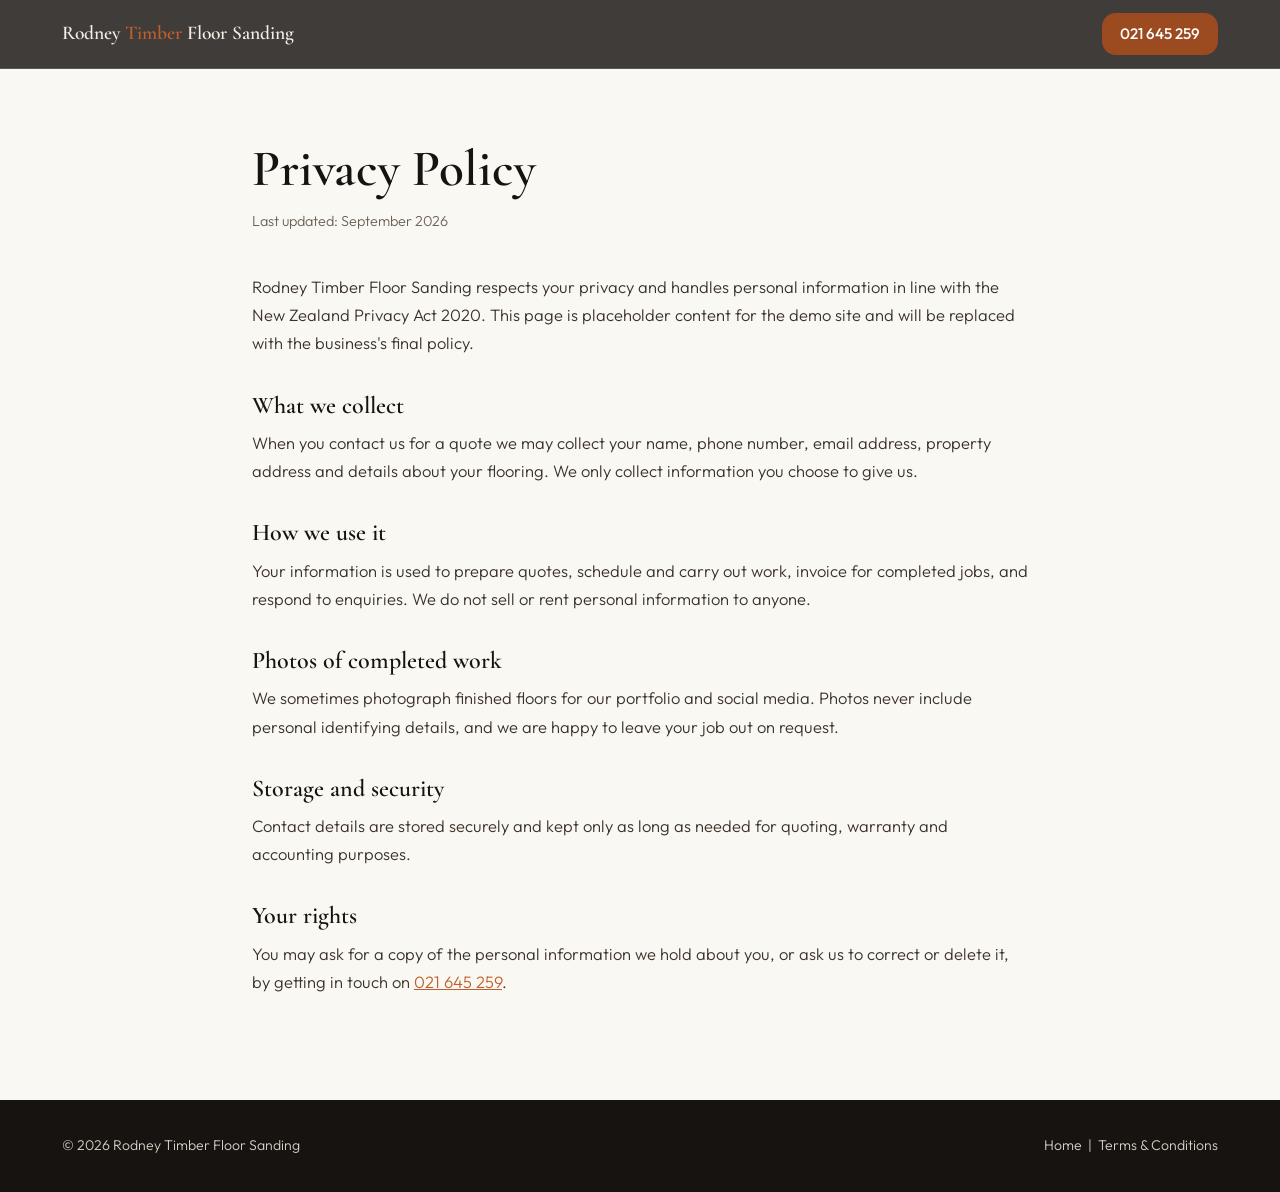
==== privacy.html @ 121e6dfb "Initial build: Rodney Timber Floor Sanding Co-Authored-By: Claude Fable 5 <noreply@anthropic.com>" ====
<!DOCTYPE html>
<html lang="en-NZ">
<head>
<meta charset="UTF-8">
<meta name="viewport" content="width=device-width, initial-scale=1">
<title>Privacy Policy | Rodney Timber Floor Sanding</title>
<meta name="description" content="Privacy policy for Rodney Timber Floor Sanding, Red Beach, Auckland.">
<link rel="icon" href="data:image/svg+xml,%3Csvg xmlns='http://www.w3.org/2000/svg' viewBox='0 0 64 64'%3E%3Crect width='64' height='64' rx='14' fill='%23171310'/%3E%3Ctext x='32' y='44' font-family='Georgia,serif' font-size='34' font-weight='700' fill='%23c05f2e' text-anchor='middle'%3ER%3C/text%3E%3C/svg%3E">
<link rel="preconnect" href="https://fonts.googleapis.com">
<link rel="preconnect" href="https://fonts.gstatic.com" crossorigin>
<link href="https://fonts.googleapis.com/css2?family=Cormorant+Garamond:wght@500;600;700&family=Outfit:wght@300;400;500&display=swap" rel="stylesheet">
<style>
:root{--ink:#171310;--bone:#f3efe7;--paper:#faf8f2;--accent:#c05f2e;--accent-deep:#9c4a20;--line-light:rgba(243,239,231,.16);--txt:#3b332a;--txt-light:#d8d2c6;--radius:14px;--disp:'Cormorant Garamond',Georgia,serif;--body:'Outfit',sans-serif}
*{margin:0;padding:0;box-sizing:border-box}
body{font-family:var(--body);font-weight:300;color:var(--txt);background:var(--paper);font-size:16.5px;line-height:1.7}
h1,h2{font-family:var(--disp);font-weight:600;color:var(--ink);line-height:1.15}
header{position:fixed;top:0;left:0;right:0;z-index:100;background:rgba(23,19,16,.82);backdrop-filter:blur(14px);-webkit-backdrop-filter:blur(14px);border-bottom:1px solid var(--line-light)}
.nav{max-width:1200px;margin:0 auto;padding:0 22px;height:68px;display:flex;align-items:center;justify-content:space-between}
.brand{font-family:var(--disp);font-weight:600;font-size:1.22rem;color:var(--bone);text-decoration:none}
.brand span{color:var(--accent)}
.call-pill{display:inline-flex;align-items:center;height:42px;padding:0 18px;background:var(--accent-deep);color:#fff;border-radius:var(--radius);font-weight:500;line-height:1;text-decoration:none;font-size:.95rem}
.call-pill:hover{background:#7f3a17}
main{max-width:820px;margin:0 auto;padding:140px 22px 90px;animation:pageIn .8s cubic-bezier(.16,1,.3,1)}
@keyframes pageIn{from{opacity:0;transform:translateY(16px)}to{opacity:1;transform:none}}
h1{font-size:clamp(2.2rem,5vw,3.2rem);margin-bottom:10px}
.updated{color:#6b6156;font-size:.9rem;margin-bottom:40px}
h2{font-size:1.5rem;margin:34px 0 10px}
p{margin-bottom:14px}
a{color:var(--accent)}
footer{background:var(--ink);color:var(--txt-light);padding:34px 0}
.f-inner{max-width:1200px;margin:0 auto;padding:0 22px;display:flex;justify-content:space-between;gap:14px;flex-wrap:wrap;font-size:.88rem}
footer a{color:var(--txt-light);text-decoration:none}
footer a:hover{color:#fff}
@media (prefers-reduced-motion: reduce){*{animation-duration:.01ms !important;transition-duration:.01ms !important}}
</style>
</head>
<body>
<header>
  <nav class="nav" aria-label="Main">
    <a class="brand" href="index.html">Rodney <span>Timber</span> Floor Sanding</a>
    <a class="call-pill" href="tel:+6421645259">021 645 259</a>
  </nav>
</header>
<main>
  <h1>Privacy Policy</h1>
  <p class="updated">Last updated: September 2026</p>
  <p>Rodney Timber Floor Sanding respects your privacy and handles personal information in line with the New Zealand Privacy Act 2020. This page is placeholder content for the demo site and will be replaced with the business's final policy.</p>
  <h2>What we collect</h2>
  <p>When you contact us for a quote we may collect your name, phone number, email address, property address and details about your flooring. We only collect information you choose to give us.</p>
  <h2>How we use it</h2>
  <p>Your information is used to prepare quotes, schedule and carry out work, invoice for completed jobs, and respond to enquiries. We do not sell or rent personal information to anyone.</p>
  <h2>Photos of completed work</h2>
  <p>We sometimes photograph finished floors for our portfolio and social media. Photos never include personal identifying details, and we are happy to leave your job out on request.</p>
  <h2>Storage and security</h2>
  <p>Contact details are stored securely and kept only as long as needed for quoting, warranty and accounting purposes.</p>
  <h2>Your rights</h2>
  <p>You may ask for a copy of the personal information we hold about you, or ask us to correct or delete it, by getting in touch on <a href="tel:+6421645259">021 645 259</a>.</p>
</main>
<footer>
  <div class="f-inner">
    <span>&copy; 2026 Rodney Timber Floor Sanding</span>
    <span><a href="index.html">Home</a> &nbsp;|&nbsp; <a href="terms.html">Terms &amp; Conditions</a></span>
  </div>
</footer>
</body>
</html>
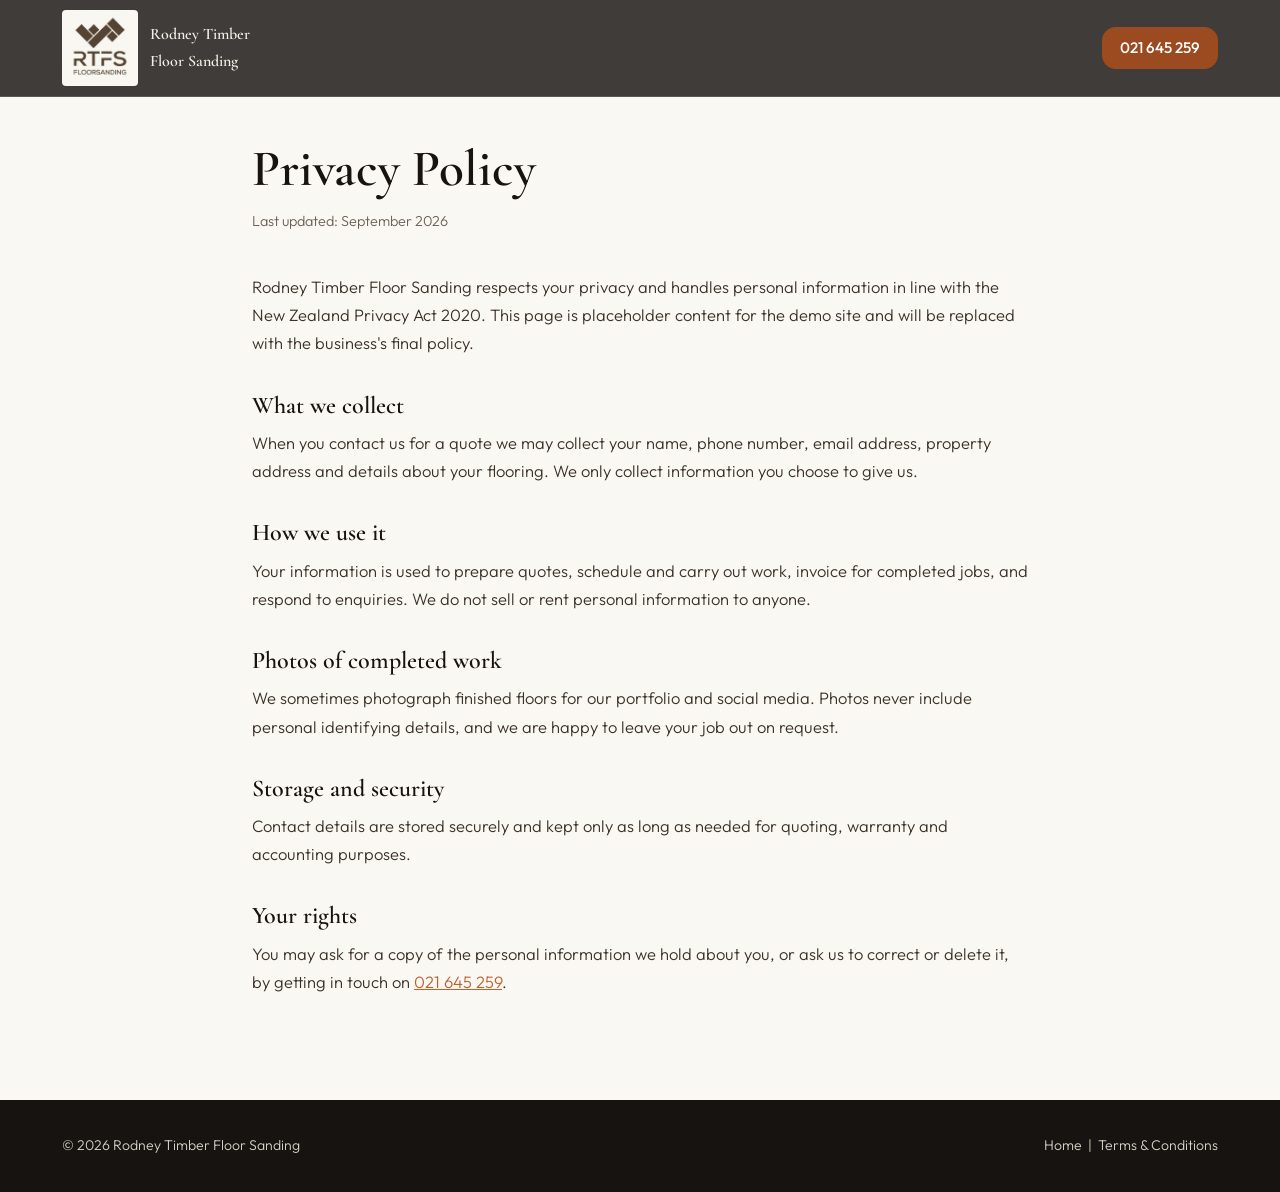
==== commit 0fbe9a1d: "Add supplied RTFS branding, project gallery, before and after, and Facebook reel" ====
--- a/privacy.html
+++ b/privacy.html
@@ -5,7 +5,7 @@
 <meta name="viewport" content="width=device-width, initial-scale=1">
 <title>Privacy Policy | Rodney Timber Floor Sanding</title>
 <meta name="description" content="Privacy policy for Rodney Timber Floor Sanding, Red Beach, Auckland.">
-<link rel="icon" href="data:image/svg+xml,%3Csvg xmlns='http://www.w3.org/2000/svg' viewBox='0 0 64 64'%3E%3Crect width='64' height='64' rx='14' fill='%23171310'/%3E%3Ctext x='32' y='44' font-family='Georgia,serif' font-size='34' font-weight='700' fill='%23c05f2e' text-anchor='middle'%3ER%3C/text%3E%3C/svg%3E">
+<link rel="icon" type="image/png" href="img/favicon.png">
 <link rel="preconnect" href="https://fonts.googleapis.com">
 <link rel="preconnect" href="https://fonts.gstatic.com" crossorigin>
 <link href="https://fonts.googleapis.com/css2?family=Cormorant+Garamond:wght@500;600;700&family=Outfit:wght@300;400;500&display=swap" rel="stylesheet">
@@ -32,12 +32,13 @@
 footer a{color:var(--txt-light);text-decoration:none}
 footer a:hover{color:#fff}
 @media (prefers-reduced-motion: reduce){*{animation-duration:.01ms !important;transition-duration:.01ms !important}}
+.brand{display:flex;align-items:center;gap:12px}.brand-logo{width:76px;height:76px;object-fit:contain;border-radius:4px}.brand .brand-name{color:var(--bone);font-size:1rem}.nav{height:96px}@media(max-width:600px){.brand-name{display:none}}
 </style>
 </head>
 <body>
 <header>
   <nav class="nav" aria-label="Main">
-    <a class="brand" href="index.html">Rodney <span>Timber</span> Floor Sanding</a>
+    <a class="brand" href="index.html"><img class="brand-logo" src="img/rtfs-logo.webp" alt="RTFS Floor Sanding" width="76" height="76"><span class="brand-name">Rodney Timber<br>Floor Sanding</span></a>
     <a class="call-pill" href="tel:+6421645259">021 645 259</a>
   </nav>
 </header>
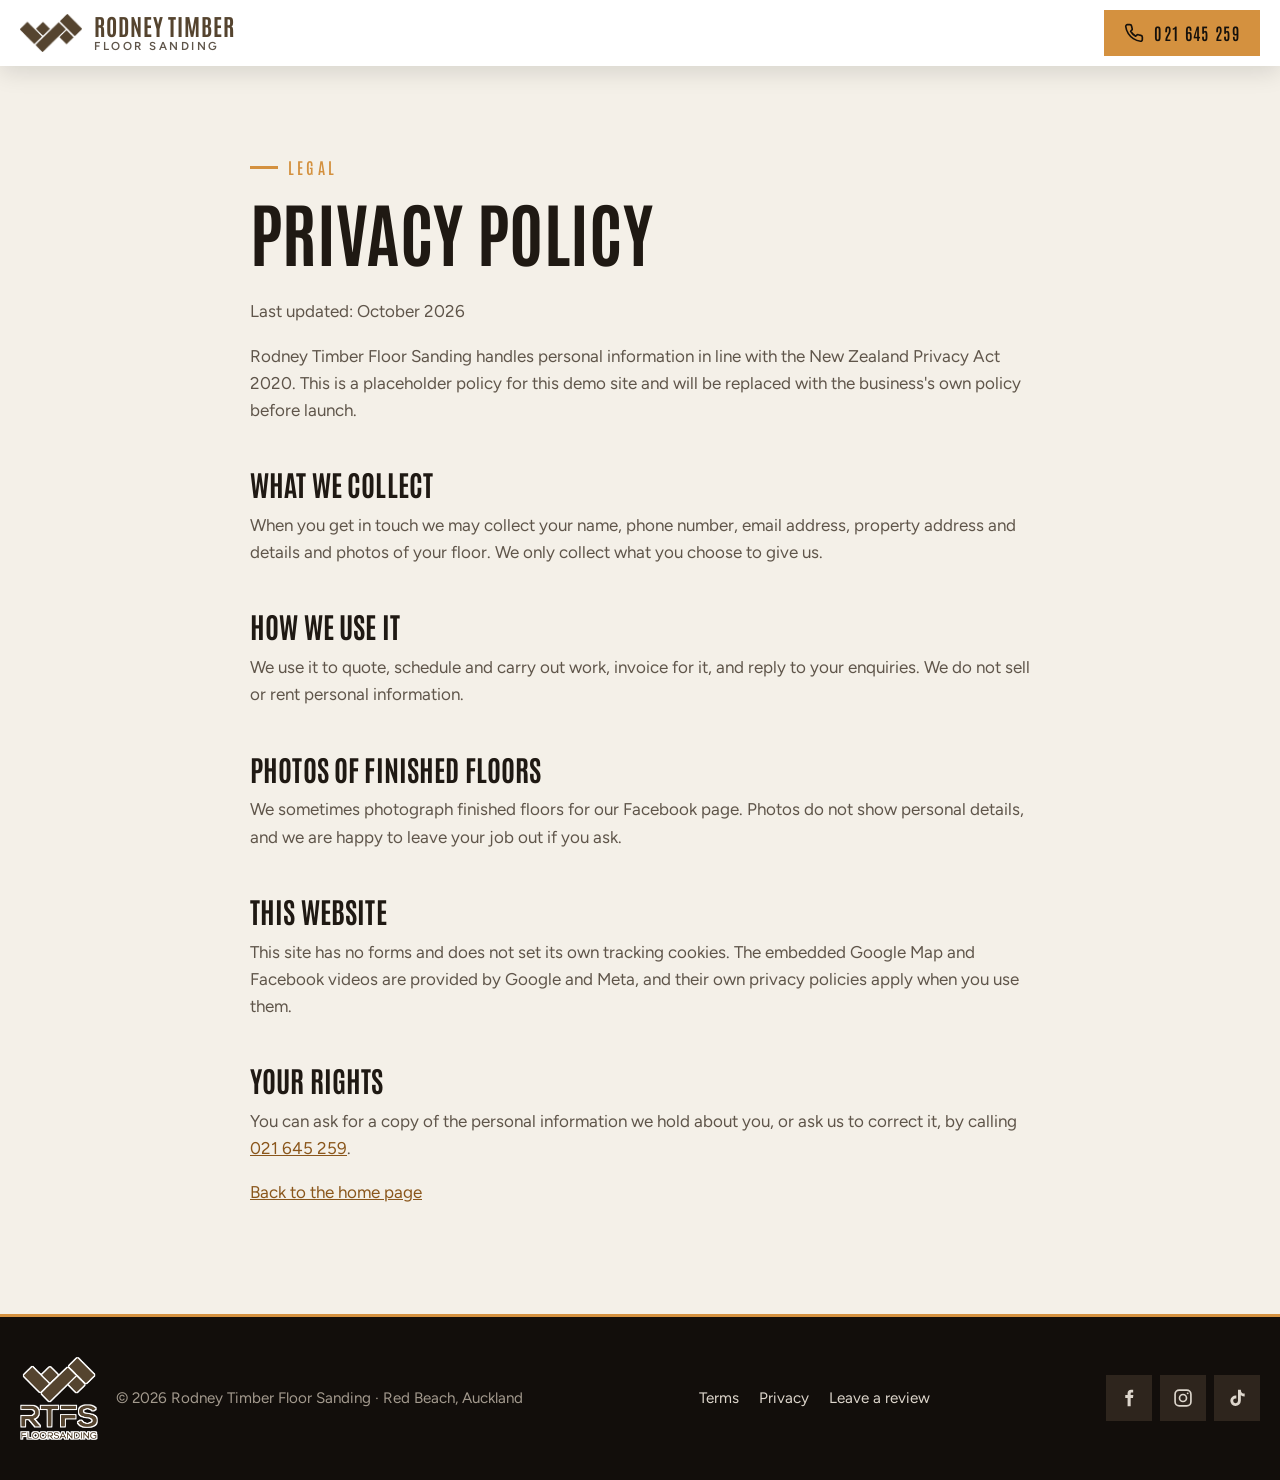
==== commit 6e2b83f5: "v2 rebuild: image-led design with real RTFS Facebook photos, live Google reviews, videos, FAQ and no" ====
--- a/privacy.html
+++ b/privacy.html
@@ -1,67 +1,73 @@
 <!DOCTYPE html>
 <html lang="en-NZ">
 <head>
-<meta charset="UTF-8">
+<meta charset="utf-8">
 <meta name="viewport" content="width=device-width, initial-scale=1">
+<meta name="robots" content="noindex">
 <title>Privacy Policy | Rodney Timber Floor Sanding</title>
-<meta name="description" content="Privacy policy for Rodney Timber Floor Sanding, Red Beach, Auckland.">
-<link rel="icon" type="image/png" href="img/favicon.png">
+<meta name="description" content="Privacy Policy for Rodney Timber Floor Sanding, Red Beach, Auckland.">
+<link rel="icon" href="img/favicon.png" type="image/png">
+<link rel="apple-touch-icon" href="img/apple-touch-icon.png">
 <link rel="preconnect" href="https://fonts.googleapis.com">
 <link rel="preconnect" href="https://fonts.gstatic.com" crossorigin>
-<link href="https://fonts.googleapis.com/css2?family=Cormorant+Garamond:wght@500;600;700&family=Outfit:wght@300;400;500&display=swap" rel="stylesheet">
-<style>
-:root{--ink:#171310;--bone:#f3efe7;--paper:#faf8f2;--accent:#c05f2e;--accent-deep:#9c4a20;--line-light:rgba(243,239,231,.16);--txt:#3b332a;--txt-light:#d8d2c6;--radius:14px;--disp:'Cormorant Garamond',Georgia,serif;--body:'Outfit',sans-serif}
-*{margin:0;padding:0;box-sizing:border-box}
-body{font-family:var(--body);font-weight:300;color:var(--txt);background:var(--paper);font-size:16.5px;line-height:1.7}
-h1,h2{font-family:var(--disp);font-weight:600;color:var(--ink);line-height:1.15}
-header{position:fixed;top:0;left:0;right:0;z-index:100;background:rgba(23,19,16,.82);backdrop-filter:blur(14px);-webkit-backdrop-filter:blur(14px);border-bottom:1px solid var(--line-light)}
-.nav{max-width:1200px;margin:0 auto;padding:0 22px;height:68px;display:flex;align-items:center;justify-content:space-between}
-.brand{font-family:var(--disp);font-weight:600;font-size:1.22rem;color:var(--bone);text-decoration:none}
-.brand span{color:var(--accent)}
-.call-pill{display:inline-flex;align-items:center;height:42px;padding:0 18px;background:var(--accent-deep);color:#fff;border-radius:var(--radius);font-weight:500;line-height:1;text-decoration:none;font-size:.95rem}
-.call-pill:hover{background:#7f3a17}
-main{max-width:820px;margin:0 auto;padding:140px 22px 90px;animation:pageIn .8s cubic-bezier(.16,1,.3,1)}
-@keyframes pageIn{from{opacity:0;transform:translateY(16px)}to{opacity:1;transform:none}}
-h1{font-size:clamp(2.2rem,5vw,3.2rem);margin-bottom:10px}
-.updated{color:#6b6156;font-size:.9rem;margin-bottom:40px}
-h2{font-size:1.5rem;margin:34px 0 10px}
-p{margin-bottom:14px}
-a{color:var(--accent)}
-footer{background:var(--ink);color:var(--txt-light);padding:34px 0}
-.f-inner{max-width:1200px;margin:0 auto;padding:0 22px;display:flex;justify-content:space-between;gap:14px;flex-wrap:wrap;font-size:.88rem}
-footer a{color:var(--txt-light);text-decoration:none}
-footer a:hover{color:#fff}
-@media (prefers-reduced-motion: reduce){*{animation-duration:.01ms !important;transition-duration:.01ms !important}}
-.brand{display:flex;align-items:center;gap:12px}.brand-logo{width:76px;height:76px;object-fit:contain;border-radius:4px}.brand .brand-name{color:var(--bone);font-size:1rem}.nav{height:96px}@media(max-width:600px){.brand-name{display:none}}
-</style>
+<link href="https://fonts.googleapis.com/css2?family=Antonio:wght@500;600;700&family=Figtree:wght@400;500;600;700&display=swap" rel="stylesheet">
+<link rel="stylesheet" href="style.css">
 </head>
 <body>
-<header>
-  <nav class="nav" aria-label="Main">
-    <a class="brand" href="index.html"><img class="brand-logo" src="img/rtfs-logo.webp" alt="RTFS Floor Sanding" width="76" height="76"><span class="brand-name">Rodney Timber<br>Floor Sanding</span></a>
-    <a class="call-pill" href="tel:+6421645259">021 645 259</a>
-  </nav>
+<svg width="0" height="0" style="position:absolute" aria-hidden="true">
+  <symbol id="i-phone" viewBox="0 0 24 24" fill="none" stroke="currentColor" stroke-width="2" stroke-linecap="round" stroke-linejoin="round"><path d="M22 16.9v3a2 2 0 0 1-2.2 2 19.8 19.8 0 0 1-8.6-3.1 19.5 19.5 0 0 1-6-6A19.8 19.8 0 0 1 2.1 4.2 2 2 0 0 1 4.1 2h3a2 2 0 0 1 2 1.7c.1 1 .4 1.9.7 2.8a2 2 0 0 1-.5 2.1L8 9.9a16 16 0 0 0 6 6l1.3-1.3a2 2 0 0 1 2.1-.4c.9.3 1.8.6 2.8.7a2 2 0 0 1 1.7 2z"/></symbol>
+  <symbol id="i-fb" viewBox="0 0 24 24" fill="currentColor"><path d="M14 8.5V6.8c0-.8.2-1.3 1.4-1.3H17V2.2c-.3 0-1.3-.1-2.5-.1-2.5 0-4.2 1.5-4.2 4.3v2.1H7.5V12h2.8v10H14V12h2.8l.4-3.5z"/></symbol>
+  <symbol id="i-ig" viewBox="0 0 24 24" fill="none" stroke="currentColor" stroke-width="2"><rect x="2.5" y="2.5" width="19" height="19" rx="5"/><circle cx="12" cy="12" r="4.2"/><circle cx="17.6" cy="6.4" r="1.1" fill="currentColor" stroke="none"/></symbol>
+  <symbol id="i-tt" viewBox="0 0 24 24" fill="currentColor"><path d="M16.6 2h-3.4v13.4a2.9 2.9 0 1 1-2.9-2.9c.3 0 .6 0 .9.1V9.1a6.3 6.3 0 1 0 5.4 6.3V8.6a8 8 0 0 0 4.6 1.5V6.7a4.7 4.7 0 0 1-4.6-4.7z"/></symbol>
+</svg>
+<header class="nav scrolled" id="nav">
+  <div class="wrap">
+    <a href="index.html" class="logo" aria-label="Rodney Timber Floor Sanding home">
+      <img src="img/logo-mark.png" alt="" width="1031" height="636">
+      <span>Rodney Timber<small>Floor Sanding</small></span>
+    </a>
+    <div class="nav-right">
+      <a class="btn btn-primary nav-call" href="tel:+6421645259"><svg class="icon" aria-hidden="true"><use href="#i-phone"/></svg><span class="label">021 645 259</span><span class="sr">Call 021 645 259</span></a>
+    </div>
+  </div>
 </header>
-<main>
-  <h1>Privacy Policy</h1>
-  <p class="updated">Last updated: September 2026</p>
-  <p>Rodney Timber Floor Sanding respects your privacy and handles personal information in line with the New Zealand Privacy Act 2020. This page is placeholder content for the demo site and will be replaced with the business's final policy.</p>
-  <h2>What we collect</h2>
-  <p>When you contact us for a quote we may collect your name, phone number, email address, property address and details about your flooring. We only collect information you choose to give us.</p>
-  <h2>How we use it</h2>
-  <p>Your information is used to prepare quotes, schedule and carry out work, invoice for completed jobs, and respond to enquiries. We do not sell or rent personal information to anyone.</p>
-  <h2>Photos of completed work</h2>
-  <p>We sometimes photograph finished floors for our portfolio and social media. Photos never include personal identifying details, and we are happy to leave your job out on request.</p>
-  <h2>Storage and security</h2>
-  <p>Contact details are stored securely and kept only as long as needed for quoting, warranty and accounting purposes.</p>
-  <h2>Your rights</h2>
-  <p>You may ask for a copy of the personal information we hold about you, or ask us to correct or delete it, by getting in touch on <a href="tel:+6421645259">021 645 259</a>.</p>
+<main class="legal">
+  <div class="wrap">
+    <span class="eyebrow">Legal</span>
+    <h1>Privacy Policy</h1>
+    <p>Last updated: October 2026</p>
+    <p>Rodney Timber Floor Sanding handles personal information in line with the New Zealand Privacy Act 2020. This is a placeholder policy for this demo site and will be replaced with the business's own policy before launch.</p>
+    <h2>What we collect</h2>
+    <p>When you get in touch we may collect your name, phone number, email address, property address and details and photos of your floor. We only collect what you choose to give us.</p>
+    <h2>How we use it</h2>
+    <p>We use it to quote, schedule and carry out work, invoice for it, and reply to your enquiries. We do not sell or rent personal information.</p>
+    <h2>Photos of finished floors</h2>
+    <p>We sometimes photograph finished floors for our Facebook page. Photos do not show personal details, and we are happy to leave your job out if you ask.</p>
+    <h2>This website</h2>
+    <p>This site has no forms and does not set its own tracking cookies. The embedded Google Map and Facebook videos are provided by Google and Meta, and their own privacy policies apply when you use them.</p>
+    <h2>Your rights</h2>
+    <p>You can ask for a copy of the personal information we hold about you, or ask us to correct it, by calling <a href="tel:+6421645259">021 645 259</a>.</p>
+    <p><a href="index.html">Back to the home page</a></p>
+  </div>
 </main>
-<footer>
-  <div class="f-inner">
-    <span>&copy; 2026 Rodney Timber Floor Sanding</span>
-    <span><a href="index.html">Home</a> &nbsp;|&nbsp; <a href="terms.html">Terms &amp; Conditions</a></span>
+<footer class="footer">
+  <div class="wrap">
+    <div class="foot-brand">
+      <img src="img/logo-full-halo.png" alt="RTFS Floorsanding logo" width="1140" height="1227" loading="lazy">
+      <span>© <span id="year">2026</span> Rodney Timber Floor Sanding · Red Beach, Auckland</span>
+    </div>
+    <div class="footer-links">
+      <a href="terms.html">Terms</a>
+      <a href="privacy.html">Privacy</a>
+      <a href="https://search.google.com/local/writereview?placeid=ChIJbYMQaCUlDW0RPW9EjMAUj70" target="_blank" rel="noopener">Leave a review</a>
+    </div>
+    <div class="socials">
+      <a href="https://www.facebook.com/nickRTFS/" target="_blank" rel="noopener" aria-label="Rodney Timber Floor Sanding on Facebook"><svg aria-hidden="true"><use href="#i-fb"/></svg></a>
+      <a href="https://www.instagram.com/explore/search/keyword/?q=Rodney%20Timber%20Floor%20Sanding" target="_blank" rel="noopener" aria-label="Search Instagram for Rodney Timber Floor Sanding"><svg aria-hidden="true"><use href="#i-ig"/></svg></a>
+      <a href="https://www.tiktok.com/search?q=Rodney%20Timber%20Floor%20Sanding" target="_blank" rel="noopener" aria-label="Search TikTok for Rodney Timber Floor Sanding"><svg aria-hidden="true"><use href="#i-tt"/></svg></a>
+    </div>
   </div>
 </footer>
+<script>document.getElementById('year').textContent=new Date().getFullYear();</script>
 </body>
 </html>
--- a/style.css
+++ b/style.css
@@ -0,0 +1,281 @@
+/* Rodney Timber Floor Sanding: image-led, espresso + honey timber, Antonio + Figtree */
+:root{
+  --accent:#d4913f;        /* honey timber, the one accent */
+  --accent-ink:#8a561b;    /* accent for text on light bands */
+  --brand:#55442f;         /* RTFS logo brown */
+  --char:#1a1511;
+  --char-2:#221b15;
+  --char-3:#2e251d;
+  --cream:#f4f0e8;
+  --ink:#1f1913;
+  --muted:#b3a99c;
+  --muted-dark:#5f554a;
+  --line:rgba(255,255,255,.1);
+  --display:'Antonio', 'Arial Narrow', sans-serif;
+  --body:'Figtree', Arial, sans-serif;
+}
+*,*::before,*::after{box-sizing:border-box}
+html{scroll-behavior:smooth;scroll-padding-top:76px}
+body{margin:0;font-family:var(--body);font-size:17px;line-height:1.6;color:#ebe6df;background:var(--char);overflow-x:hidden}
+img{max-width:100%;height:auto;display:block;image-orientation:from-image}
+a{color:var(--accent)}
+h1,h2,h3{font-family:var(--display);text-transform:uppercase;line-height:1;margin:0 0 .45em;font-weight:700;letter-spacing:.005em}
+h2{font-size:clamp(2.4rem,6vw,4.4rem)}
+h3{font-size:1.65rem;font-weight:600}
+p{margin:0 0 1em}
+.sr{position:absolute;width:1px;height:1px;overflow:hidden;clip:rect(0 0 0 0);white-space:nowrap}
+.skip{position:absolute;left:12px;top:-60px;z-index:100;background:var(--accent);color:#111;padding:10px 16px;font-weight:700;text-decoration:none}
+.skip:focus{top:12px}
+.wrap{max-width:1280px;margin:0 auto;padding:0 20px}
+section{padding:100px 0;position:relative}
+.band-dark{background:var(--char-2)}
+.band-light{background:var(--cream);color:var(--ink)}
+.band-light .muted{color:var(--muted-dark)}
+.band-light .eyebrow{color:var(--accent-ink)}
+.band-light .eyebrow::before{background:var(--accent-ink)}
+.band-light a{color:var(--accent-ink)}
+.muted{color:var(--muted)}
+.eyebrow{display:inline-flex;align-items:center;gap:10px;font-family:var(--display);font-size:1rem;font-weight:600;letter-spacing:.2em;text-transform:uppercase;color:var(--accent);margin-bottom:16px}
+.eyebrow::before{content:"";width:28px;height:3px;background:var(--accent)}
+.section-head{display:flex;justify-content:space-between;align-items:flex-end;gap:30px;flex-wrap:wrap;margin-bottom:48px}
+.section-head h2{margin:0;max-width:760px}
+.section-head p{max-width:400px;margin:0}
+.btn{display:inline-flex;align-items:center;justify-content:center;gap:10px;min-height:52px;padding:14px 26px;font-family:var(--display);font-size:1.15rem;font-weight:600;letter-spacing:.08em;text-transform:uppercase;text-decoration:none;border:2px solid transparent;transition:background .2s,color .2s,border-color .2s,transform .2s;cursor:pointer}
+.btn-primary{background:var(--accent);color:#16110c}
+.btn-primary:hover{background:#fff;transform:translateY(-2px)}
+.btn-ghost{border-color:#fff;color:#fff}
+.btn-ghost:hover{background:#fff;color:#111}
+.btn svg{width:20px;height:20px;flex:none}
+:focus-visible{outline:3px solid var(--accent);outline-offset:3px}
+.icon{width:26px;height:26px;flex:none}
+.center{margin-top:36px;text-align:center}
+.text-link{display:inline-flex;align-items:center;gap:8px;font-family:var(--display);font-size:1.1rem;letter-spacing:.1em;text-transform:uppercase;text-decoration:none;min-height:44px}
+.text-link .icon{width:20px;height:20px}
+
+/* ---------- NAV (white, dark text) ---------- */
+.nav{position:fixed;top:0;left:0;right:0;z-index:50;background:#fff;color:var(--ink);box-shadow:0 1px 0 rgba(0,0,0,.08);transition:box-shadow .3s}
+.nav .wrap{display:flex;align-items:center;justify-content:space-between;gap:16px;height:80px;transition:height .3s}
+.nav.scrolled{box-shadow:0 6px 24px rgba(0,0,0,.12)}
+.nav.scrolled .wrap{height:66px}
+.logo{display:flex;align-items:center;gap:12px;color:var(--brand);text-decoration:none;font-family:var(--display);font-weight:700;font-size:1.45rem;text-transform:uppercase;letter-spacing:.04em;line-height:1;white-space:nowrap}
+.logo img{width:62px;height:auto}
+.logo small{display:block;font-family:var(--body);font-weight:600;font-size:.72rem;letter-spacing:.22em;color:var(--muted-dark);margin-top:4px}
+.nav-links{display:flex;gap:28px;list-style:none;margin:0;padding:0}
+.nav-links a{color:var(--ink);text-decoration:none;font-family:var(--display);font-weight:600;font-size:1.05rem;letter-spacing:.1em;text-transform:uppercase;position:relative;padding:4px 0}
+.nav-links a::after{content:"";position:absolute;left:0;bottom:0;height:2px;width:0;background:var(--accent);transition:width .25s}
+.nav-links a:hover::after{width:100%}
+.nav-right{display:flex;align-items:center;gap:8px}
+.nav-call{min-height:46px;padding:8px 18px;font-size:1.05rem}
+.nav-call .icon{width:20px;height:20px}
+.burger{display:none;background:none;border:0;color:var(--ink);width:46px;height:46px;padding:10px;cursor:pointer}
+@media (max-width:1060px){
+  .burger{display:block}
+  .nav-links{display:none;position:absolute;top:100%;left:0;right:0;flex-direction:column;gap:0;background:#fff;padding:8px 20px 24px;border-top:3px solid var(--accent);box-shadow:0 14px 30px rgba(0,0,0,.18)}
+  .nav-links.open{display:flex}
+  .nav-links a{display:block;padding:14px 0;border-bottom:1px solid rgba(0,0,0,.08)}
+}
+@media (max-width:560px){.nav-call .label{display:none}.nav-call{padding:8px 13px}.logo{font-size:1.2rem;gap:9px}.logo img{width:48px}.logo small{font-size:.62rem;letter-spacing:.18em}}
+
+/* ---------- HERO (Ken Burns crossfade) ---------- */
+.hero{min-height:100vh;min-height:100svh;display:flex;align-items:flex-end;color:#fff;background:var(--char);overflow:hidden;padding:150px 0 56px}
+.hero-slides{position:absolute;inset:0}
+.hero-slides img{position:absolute;inset:0;width:100%;height:100%;object-fit:cover;opacity:0;transform:scale(1.02);transition:opacity 1.6s ease;filter:saturate(.85) contrast(1.06)}
+.hero-slides img.active{opacity:1;animation:kenburns 8s ease-out forwards}
+.hero.paused .hero-slides img.active{animation-play-state:paused}
+@keyframes kenburns{from{transform:scale(1.02) translate(0,0)}to{transform:scale(1.13) translate(-1.5%,-1%)}}
+.hero::after{content:"";position:absolute;inset:0;background:linear-gradient(90deg,rgba(26,21,17,.86) 0%,rgba(26,21,17,.55) 55%,rgba(26,21,17,.32)),linear-gradient(0deg,rgba(26,21,17,.9),transparent 50%)}
+.hero .wrap{position:relative;z-index:2;width:100%}
+.hero h1{font-size:clamp(2.9rem,8.6vw,7.4rem);margin-bottom:22px}
+.hero h1 .line{display:block;overflow:hidden;padding-bottom:.05em}
+.hero h1 .line span{display:block}
+.hero h1 .hl{color:var(--accent)}
+.js .hero h1 .line span{transform:translateY(105%);animation:lineUp .9s cubic-bezier(.2,.8,.2,1) forwards}
+.js .hero h1 .line:nth-child(2) span{animation-delay:.15s}
+.js .hero h1 .line:nth-child(3) span{animation-delay:.3s}
+@keyframes lineUp{to{transform:translateY(0)}}
+.hero-bottom{display:flex;justify-content:space-between;align-items:flex-end;gap:30px;flex-wrap:wrap}
+.hero p.lead{font-size:clamp(1.05rem,2vw,1.28rem);color:#e2ddd5;max-width:560px;margin:0}
+.hero-ctas{display:flex;flex-wrap:wrap;gap:12px;margin:26px 0 0}
+.js .hero-fade{opacity:0;animation:fadeIn .8s ease .6s forwards}
+@keyframes fadeIn{to{opacity:1}}
+.rating{display:inline-flex;align-items:center;gap:14px;padding:14px 20px;background:rgba(255,255,255,.1);border:1px solid rgba(255,255,255,.25);backdrop-filter:blur(12px);-webkit-backdrop-filter:blur(12px);color:#fff;text-decoration:none;transition:background .2s}
+.rating:hover{background:rgba(255,255,255,.18)}
+.rating .num{font-family:var(--display);font-size:2.4rem;font-weight:700;line-height:1}
+.stars{color:var(--accent);letter-spacing:2px}
+.rating small{display:block;color:#ddd6cc;font-size:.88rem}
+.hero-controls{display:flex;align-items:center;gap:16px;margin-top:28px}
+.slide-dots{display:flex;gap:8px}
+.slide-dots span{width:40px;height:3px;background:rgba(255,255,255,.3);position:relative;overflow:hidden}
+.slide-dots span.on::after{content:"";position:absolute;inset:0;background:var(--accent);animation:dot 6s linear forwards;transform-origin:left}
+.hero.paused .slide-dots span.on::after{animation-play-state:paused}
+@keyframes dot{from{transform:scaleX(0)}to{transform:scaleX(1)}}
+.slide-toggle{width:44px;height:44px;display:grid;place-items:center;background:rgba(255,255,255,.1);border:1px solid rgba(255,255,255,.35);color:#fff;cursor:pointer;padding:0}
+.slide-toggle:hover{background:rgba(255,255,255,.2)}
+.slide-toggle svg{width:18px;height:18px}
+.slide-toggle .i-play{display:none}
+.slide-toggle[aria-pressed="true"] .i-play{display:block}
+.slide-toggle[aria-pressed="true"] .i-pause{display:none}
+
+/* ---------- TRUST STRIP ---------- */
+.trust{padding:0;background:var(--accent);color:#16110c}
+.trust-grid{display:grid;grid-template-columns:repeat(3,1fr)}
+.trust-item{display:flex;gap:14px;align-items:center;padding:26px 24px}
+.trust-item+.trust-item{border-left:2px solid rgba(0,0,0,.15)}
+.trust-item strong{display:block;font-family:var(--display);font-size:1.4rem;font-weight:700;text-transform:uppercase;letter-spacing:.03em;line-height:1.1}
+.trust-item span{font-size:.95rem;font-weight:500}
+@media (max-width:800px){.trust-grid{grid-template-columns:1fr}.trust-item+.trust-item{border-left:0;border-top:2px solid rgba(0,0,0,.15)}}
+
+/* ---------- SERVICES (photo tiles) ---------- */
+.tiles{display:grid;grid-template-columns:repeat(3,1fr);grid-auto-rows:340px;gap:6px}
+.tile{position:relative;overflow:hidden;color:#fff;text-decoration:none;display:flex;align-items:flex-end;background:var(--char-3)}
+.tile.wide{grid-column:span 2}
+.tile.full{grid-column:1/-1}
+.tile img{position:absolute;inset:0;width:100%;height:100%;object-fit:cover;filter:saturate(.85) contrast(1.06);transition:transform .8s cubic-bezier(.2,.8,.2,1)}
+.tile::after{content:"";position:absolute;inset:0;background:linear-gradient(0deg,rgba(26,21,17,.94) 0%,rgba(26,21,17,.4) 55%,rgba(26,21,17,.15))}
+.tile:hover img{transform:scale(1.07)}
+.tile-body{position:relative;z-index:2;padding:28px}
+.tile .num{font-family:var(--display);font-weight:600;color:var(--accent);letter-spacing:.15em;font-size:1rem;text-shadow:0 1px 8px rgba(0,0,0,.85)}
+.tile h3{font-size:2rem;margin:4px 0 6px}
+.tile p{margin:0;color:#ddd6cc;max-width:440px;font-size:.98rem}
+@media (max-width:900px){.tiles{grid-template-columns:1fr 1fr;grid-auto-rows:300px}.tile.wide,.tile.full{grid-column:span 2}}
+@media (max-width:600px){.tiles{grid-template-columns:1fr;grid-auto-rows:250px}.tile.wide,.tile.full{grid-column:auto}}
+
+/* ---------- VIDEOS ---------- */
+.videos-band{background:var(--char);padding-top:0}
+.video-row{display:grid;grid-template-columns:repeat(3,minmax(0,340px));justify-content:center;gap:24px}
+.video{margin:0}
+.video-cover,.video iframe{display:block;width:100%;aspect-ratio:9/16;border:0;padding:0;background:var(--char-3)}
+.video-cover{position:relative;cursor:pointer;overflow:hidden}
+.video-cover img{width:100%;height:100%;object-fit:cover;filter:saturate(.85) contrast(1.06) brightness(.8);transition:transform .6s ease}
+.video-cover:hover img{transform:scale(1.05)}
+.video-cover .play{position:absolute;left:50%;top:50%;width:76px;height:76px;margin:-38px 0 0 -38px;display:grid;place-items:center;background:var(--accent);color:#16110c;transition:transform .2s}
+.video-cover:hover .play{transform:scale(1.08)}
+.video-cover .play svg{width:34px;height:34px}
+.video figcaption{font-family:var(--display);text-transform:uppercase;letter-spacing:.1em;font-size:1rem;color:#ddd6cc;margin-top:12px}
+@media (max-width:860px){.video-row{grid-template-columns:minmax(0,260px)}}
+
+/* ---------- ABOUT ---------- */
+.about-grid{display:grid;grid-template-columns:1.1fr 1fr;gap:64px;align-items:center}
+.about-img{position:relative}
+.about-img img{width:100%;aspect-ratio:4/5;object-fit:cover;filter:saturate(.85) contrast(1.06)}
+.corner-tag{position:absolute;left:-1px;bottom:-1px;background:var(--accent);color:#16110c;padding:18px 22px;font-family:var(--display);font-weight:700;font-size:1.3rem;text-transform:uppercase;letter-spacing:.06em;line-height:1.1}
+.checklist{list-style:none;padding:0;margin:26px 0 0}
+.checklist li{display:flex;gap:14px;align-items:center;padding:14px 0;border-bottom:1px solid rgba(0,0,0,.12);font-weight:600;font-size:1.05rem}
+.checklist .icon{color:#fff;background:var(--brand);padding:5px;width:28px;height:28px}
+@media (max-width:860px){.about-grid{grid-template-columns:1fr;gap:40px}.about-img img{aspect-ratio:4/3}}
+
+/* ---------- STATS BAND ---------- */
+.parallax{padding:0;height:520px;overflow:hidden;display:flex;align-items:center;color:#fff}
+.parallax .bg{position:absolute;left:0;right:0;top:-20%;height:140%;background:var(--char-3) url('img/band-1920.webp') center/cover no-repeat;filter:saturate(.8) contrast(1.06);will-change:transform}
+.parallax::after{content:"";position:absolute;inset:0;background:rgba(26,21,17,.66)}
+.parallax .wrap{position:relative;z-index:2;width:100%}
+.stats{display:grid;grid-template-columns:repeat(3,1fr);gap:30px}
+.stat .n{font-family:var(--display);font-weight:700;font-size:clamp(3.6rem,9vw,7rem);line-height:.9;color:#fff}
+.stat .n em{font-style:normal;color:var(--accent);font-size:.45em;letter-spacing:.04em}
+.stat p{font-family:var(--display);text-transform:uppercase;letter-spacing:.12em;font-size:1.1rem;color:#e0d9cf;margin:10px 0 0}
+@media (max-width:700px){.parallax{height:auto;padding:90px 0}.stats{grid-template-columns:1fr;gap:34px}}
+
+/* ---------- GALLERY (masonry, natural ratios) ---------- */
+.masonry{column-count:3;column-gap:8px}
+.masonry figure{margin:0 0 8px;break-inside:avoid;position:relative;overflow:hidden;background:var(--char-3)}
+.masonry img{width:100%;height:auto;display:block;filter:saturate(.85) contrast(1.06);transition:transform .7s ease}
+.masonry figure:hover img{transform:scale(1.04)}
+@media (max-width:900px){.masonry{column-count:2}}
+@media (max-width:520px){.masonry{column-count:1}}
+
+/* ---------- TEAM ---------- */
+.team-grid{display:grid;grid-template-columns:repeat(2,minmax(0,460px));gap:6px}
+.team-card{background:#fff;padding:36px 30px;border-top:4px solid var(--accent)}
+.avatar{width:84px;height:84px;background:var(--char);color:#fff;display:grid;place-items:center;font-family:var(--display);font-size:2rem;font-weight:700;margin-bottom:20px;box-shadow:6px 6px 0 var(--accent)}
+.avatar .icon{width:38px;height:38px;color:var(--accent)}
+.team-card h3{color:var(--ink);margin-bottom:4px}
+.team-card .role{font-family:var(--display);text-transform:uppercase;letter-spacing:.14em;color:var(--accent-ink);font-weight:600;margin-bottom:12px}
+.team-card p{margin:0;color:var(--muted-dark)}
+@media (max-width:800px){.team-grid{grid-template-columns:1fr}}
+
+/* ---------- REVIEWS ---------- */
+.reviews-grid{display:grid;grid-template-columns:repeat(3,1fr);gap:6px}
+.review{background:var(--char-3);padding:34px 30px;display:flex;flex-direction:column;gap:14px;position:relative}
+.review::before{content:"\201C";position:absolute;right:24px;top:0;font-family:var(--display);font-size:7rem;line-height:1;color:var(--accent);opacity:.25}
+.review p{margin:0;flex:1;font-size:1.02rem}
+.review footer{font-size:.92rem;color:var(--muted)}
+.review footer strong{color:#fff;display:block;font-family:var(--display);text-transform:uppercase;letter-spacing:.08em;font-size:1.1rem;font-weight:600}
+@media (max-width:1000px){.reviews-grid{grid-template-columns:1fr 1fr}}
+@media (max-width:680px){.reviews-grid{grid-template-columns:1fr}}
+
+/* ---------- LEAVE A REVIEW ---------- */
+.review-banner{background:var(--accent);color:#16110c;padding:60px 0}
+.review-banner .wrap{display:flex;align-items:center;justify-content:space-between;gap:24px;flex-wrap:wrap}
+.review-banner h2{margin:0;font-size:clamp(2rem,5vw,3.3rem)}
+.review-banner p{margin:6px 0 0;font-weight:500}
+.review-banner .btn{background:#16110c;color:#fff}
+.review-banner .btn:hover{background:#fff;color:#16110c}
+
+/* ---------- FAQ ---------- */
+.faq-grid{display:grid;grid-template-columns:1fr 1.6fr;gap:60px}
+.faq-list details{border-bottom:1px solid rgba(0,0,0,.15)}
+.faq-list details:first-child{border-top:1px solid rgba(0,0,0,.15)}
+.faq-list summary{list-style:none;cursor:pointer;padding:22px 50px 22px 0;font-family:var(--display);font-size:1.4rem;font-weight:600;text-transform:uppercase;letter-spacing:.02em;position:relative;min-height:44px}
+.faq-list summary::-webkit-details-marker{display:none}
+.faq-list summary::after{content:"";position:absolute;right:6px;top:50%;width:14px;height:14px;border-right:3px solid var(--accent-ink);border-bottom:3px solid var(--accent-ink);transform:translateY(-70%) rotate(45deg);transition:transform .3s}
+.faq-list details[open] summary::after{transform:translateY(-30%) rotate(225deg)}
+.faq-list details p{padding:0 0 22px;margin:0;color:var(--muted-dark)}
+@media (max-width:860px){.faq-grid{grid-template-columns:1fr;gap:20px}}
+
+/* ---------- CONTACT ---------- */
+.contact{background:var(--char)}
+.contact-grid{display:grid;grid-template-columns:1fr 1fr;gap:64px;align-items:start}
+.contact-rows{list-style:none;padding:0;margin:28px 0}
+.contact-rows li{display:flex;gap:16px;align-items:center;padding:14px 0;border-bottom:1px solid var(--line);font-size:1.05rem}
+.contact-rows .icon{color:var(--accent)}
+.contact-rows a{color:#fff;text-decoration:none}
+.contact-actions{display:flex;flex-direction:column;gap:10px}
+.contact-actions .btn{min-height:96px;font-size:1.55rem;justify-content:space-between;padding:20px 30px;text-align:left}
+.contact-actions .btn svg{width:30px;height:30px}
+.socials{display:flex;gap:8px}
+.socials a{width:46px;height:46px;display:grid;place-items:center;background:var(--char-3);color:#fff;transition:background .2s,color .2s}
+.socials a:hover{background:var(--accent);color:#111}
+.socials svg{width:20px;height:20px}
+@media (max-width:860px){.contact-grid{grid-template-columns:1fr;gap:40px}.contact-actions .btn{min-height:80px;font-size:1.25rem}}
+
+/* ---------- MAP ---------- */
+.map{padding:0;background:var(--char)}
+.map iframe{width:100%;height:440px;border:0;display:block;filter:grayscale(.5) contrast(1.05)}
+
+/* ---------- FOOTER ---------- */
+.footer{background:#120e0b;color:#a39a8e;padding:40px 0;font-size:.95rem;border-top:3px solid var(--accent)}
+.footer .wrap{display:flex;flex-wrap:wrap;gap:22px;justify-content:space-between;align-items:center}
+.foot-brand{display:flex;align-items:center;gap:18px}
+.foot-brand img{width:78px;height:auto}
+.footer a{color:#ddd6cc;text-decoration:none}
+.footer a:hover{color:var(--accent)}
+.footer-links{display:flex;flex-wrap:wrap;gap:20px}
+.footer-links a{min-height:44px;display:inline-flex;align-items:center}
+
+/* ---------- SCROLL REVEALS ---------- */
+.js .reveal{opacity:0;transform:translateY(34px);transition:opacity .8s ease,transform .8s cubic-bezier(.2,.8,.2,1)}
+.js .reveal.in{opacity:1;transform:none}
+.js .wipe>img{clip-path:inset(0 100% 0 0);transition:clip-path 1.1s cubic-bezier(.77,0,.18,1),transform .8s cubic-bezier(.2,.8,.2,1)}
+.js .wipe-up>img{clip-path:inset(100% 0 0 0);transition:clip-path 1s cubic-bezier(.77,0,.18,1),transform .7s ease}
+.js .wipe.in>img,.js .wipe-up.in>img{clip-path:inset(0 0 0 0)}
+
+@media (max-width:600px){section{padding:60px 0}.videos-band{padding-top:0}.map iframe{height:320px}.section-head{margin-bottom:34px}.hero{padding-top:120px}}
+
+@media (prefers-reduced-motion:reduce){
+  html{scroll-behavior:auto}
+  *,*::before,*::after{animation:none!important;transition:none!important}
+  .js .reveal{opacity:1;transform:none}
+  .js .wipe>img,.js .wipe-up>img{clip-path:none}
+  .js .hero h1 .line span{transform:none}
+  .js .hero-fade{opacity:1}
+  .hero-slides img.active{transform:none}
+  .parallax .bg{transform:none!important}
+}
+
+/* ---------- LEGAL PAGES ---------- */
+.legal{background:var(--cream);color:var(--ink);padding:150px 0 90px}
+.legal .wrap{max-width:820px}
+.legal h1{font-size:clamp(2.6rem,7vw,4.4rem)}
+.legal h2{font-size:1.8rem;margin-top:1.6em}
+.legal p,.legal li{color:var(--muted-dark)}
+.legal a{color:var(--accent-ink)}
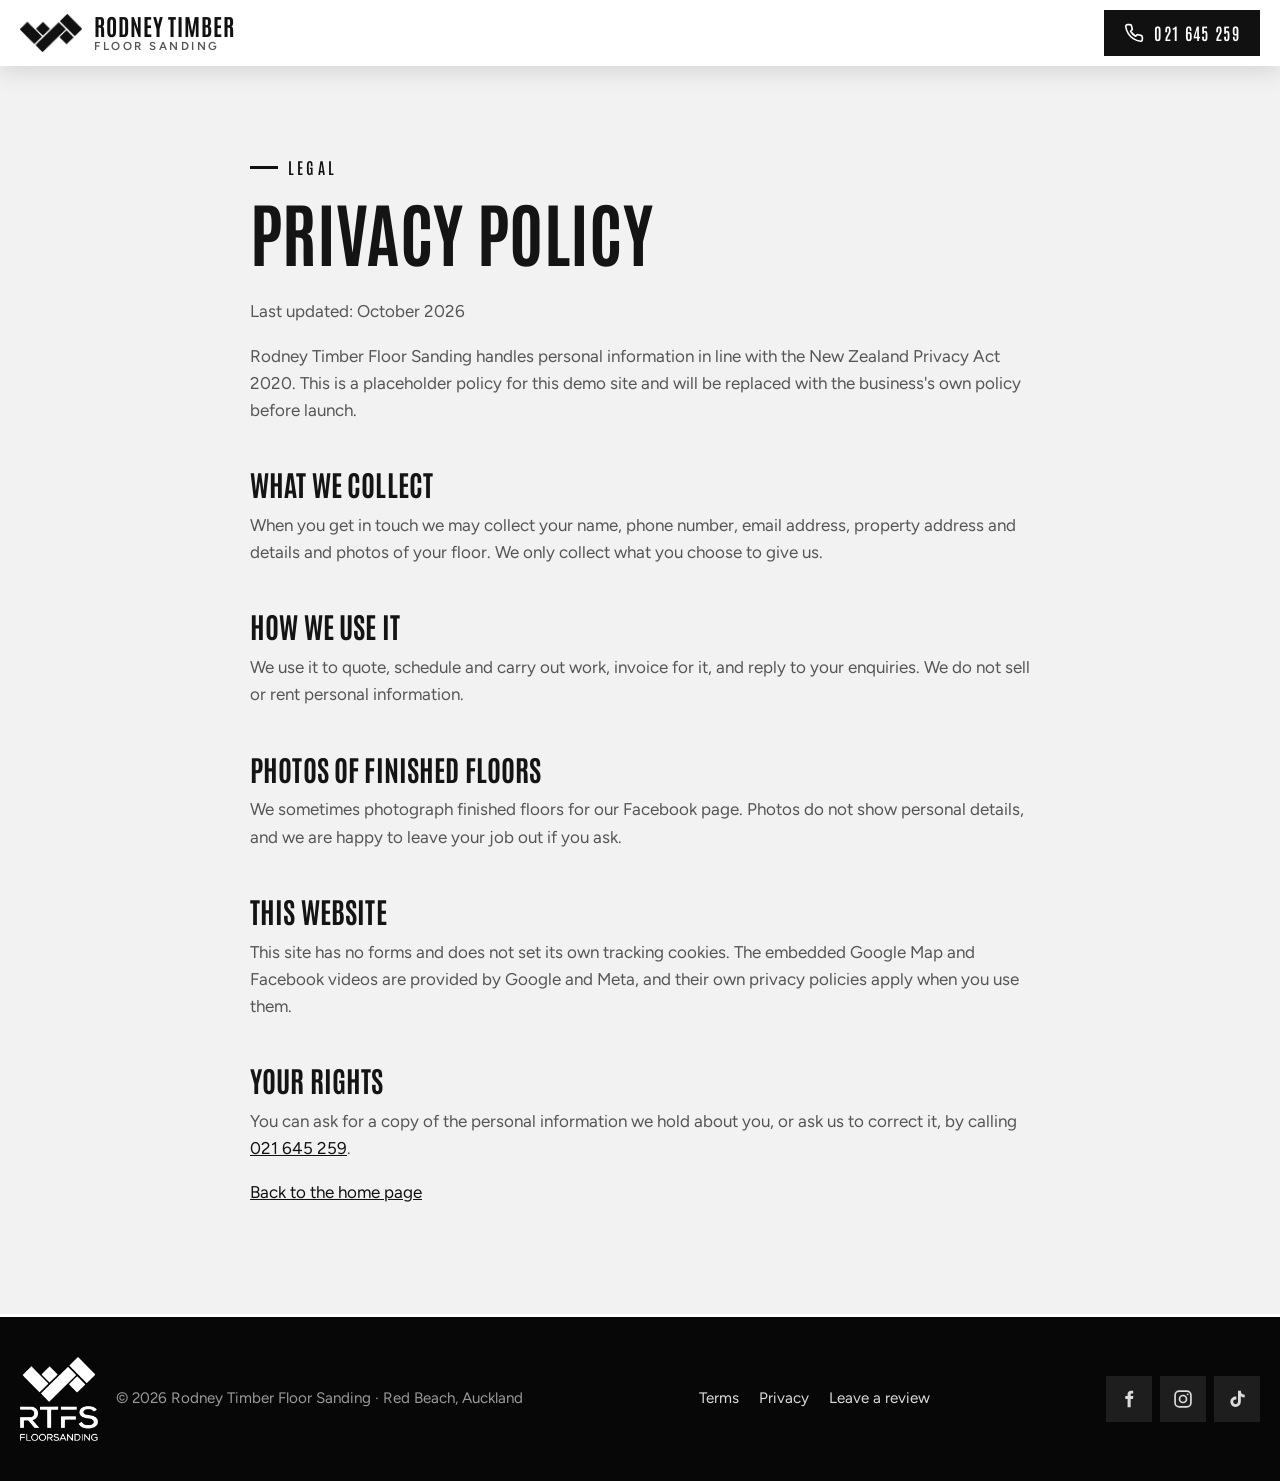
==== commit db78ffb6: "Black and white palette instead of the browns (Nick, 12 Oct) - Colours: the espresso browns and hone" ====
--- a/privacy.html
+++ b/privacy.html
@@ -53,7 +53,7 @@
 <footer class="footer">
   <div class="wrap">
     <div class="foot-brand">
-      <img src="img/logo-full-halo.png" alt="RTFS Floorsanding logo" width="1140" height="1227" loading="lazy">
+      <img src="img/logo-full-white.png" alt="RTFS Floorsanding logo" width="1105" height="1192" loading="lazy">
       <span>© <span id="year">2026</span> Rodney Timber Floor Sanding · Red Beach, Auckland</span>
     </div>
     <div class="footer-links">
--- a/style.css
+++ b/style.css
@@ -1,22 +1,22 @@
-/* Rodney Timber Floor Sanding: image-led, espresso + honey timber, Antonio + Figtree */
+/* Rodney Timber Floor Sanding: image-led, black and white (Nick, 12 Oct 2026: black instead of the browns), Antonio + Figtree */
 :root{
-  --accent:#d4913f;        /* honey timber, the one accent */
-  --accent-ink:#8a561b;    /* accent for text on light bands */
-  --brand:#55442f;         /* RTFS logo brown */
-  --char:#1a1511;
-  --char-2:#221b15;
-  --char-3:#2e251d;
-  --cream:#f4f0e8;
-  --ink:#1f1913;
-  --muted:#b3a99c;
-  --muted-dark:#5f554a;
+  --accent:#ffffff;        /* white, the one accent on black */
+  --accent-ink:#111111;    /* accent for text on light bands */
+  --brand:#111111;         /* RTFS logo, in black */
+  --char:#0b0b0b;
+  --char-2:#141414;
+  --char-3:#1e1e1e;
+  --cream:#f2f2f2;
+  --ink:#141414;
+  --muted:#a6a6a6;
+  --muted-dark:#555555;
   --line:rgba(255,255,255,.1);
   --display:'Antonio', 'Arial Narrow', sans-serif;
   --body:'Figtree', Arial, sans-serif;
 }
 *,*::before,*::after{box-sizing:border-box}
 html{scroll-behavior:smooth;scroll-padding-top:76px}
-body{margin:0;font-family:var(--body);font-size:17px;line-height:1.6;color:#ebe6df;background:var(--char);overflow-x:hidden}
+body{margin:0;font-family:var(--body);font-size:17px;line-height:1.6;color:#ebebeb;background:var(--char);overflow-x:hidden}
 img{max-width:100%;height:auto;display:block;image-orientation:from-image}
 a{color:var(--accent)}
 h1,h2,h3{font-family:var(--display);text-transform:uppercase;line-height:1;margin:0 0 .45em;font-weight:700;letter-spacing:.005em}
@@ -41,12 +41,15 @@
 .section-head h2{margin:0;max-width:760px}
 .section-head p{max-width:400px;margin:0}
 .btn{display:inline-flex;align-items:center;justify-content:center;gap:10px;min-height:52px;padding:14px 26px;font-family:var(--display);font-size:1.15rem;font-weight:600;letter-spacing:.08em;text-transform:uppercase;text-decoration:none;border:2px solid transparent;transition:background .2s,color .2s,border-color .2s,transform .2s;cursor:pointer}
-.btn-primary{background:var(--accent);color:#16110c}
-.btn-primary:hover{background:#fff;transform:translateY(-2px)}
+.btn-primary{background:var(--accent);color:#111}
+.btn-primary:hover{background:#d9d9d9;transform:translateY(-2px)}
+.nav .btn-primary,.band-light .btn-primary{background:#111;color:#fff}
+.nav .btn-primary:hover,.band-light .btn-primary:hover{background:#333}
 .btn-ghost{border-color:#fff;color:#fff}
 .btn-ghost:hover{background:#fff;color:#111}
 .btn svg{width:20px;height:20px;flex:none}
 :focus-visible{outline:3px solid var(--accent);outline-offset:3px}
+.nav :focus-visible,.band-light :focus-visible,.trust :focus-visible,.review-banner :focus-visible{outline-color:#111}
 .icon{width:26px;height:26px;flex:none}
 .center{margin-top:36px;text-align:center}
 .text-link{display:inline-flex;align-items:center;gap:8px;font-family:var(--display);font-size:1.1rem;letter-spacing:.1em;text-transform:uppercase;text-decoration:none;min-height:44px}
@@ -62,7 +65,7 @@
 .logo small{display:block;font-family:var(--body);font-weight:600;font-size:.72rem;letter-spacing:.22em;color:var(--muted-dark);margin-top:4px}
 .nav-links{display:flex;gap:28px;list-style:none;margin:0;padding:0}
 .nav-links a{color:var(--ink);text-decoration:none;font-family:var(--display);font-weight:600;font-size:1.05rem;letter-spacing:.1em;text-transform:uppercase;position:relative;padding:4px 0}
-.nav-links a::after{content:"";position:absolute;left:0;bottom:0;height:2px;width:0;background:var(--accent);transition:width .25s}
+.nav-links a::after{content:"";position:absolute;left:0;bottom:0;height:2px;width:0;background:var(--accent-ink);transition:width .25s}
 .nav-links a:hover::after{width:100%}
 .nav-right{display:flex;align-items:center;gap:8px}
 .nav-call{min-height:46px;padding:8px 18px;font-size:1.05rem}
@@ -70,7 +73,7 @@
 .burger{display:none;background:none;border:0;color:var(--ink);width:46px;height:46px;padding:10px;cursor:pointer}
 @media (max-width:1060px){
   .burger{display:block}
-  .nav-links{display:none;position:absolute;top:100%;left:0;right:0;flex-direction:column;gap:0;background:#fff;padding:8px 20px 24px;border-top:3px solid var(--accent);box-shadow:0 14px 30px rgba(0,0,0,.18)}
+  .nav-links{display:none;position:absolute;top:100%;left:0;right:0;flex-direction:column;gap:0;background:#fff;padding:8px 20px 24px;border-top:3px solid var(--accent-ink);box-shadow:0 14px 30px rgba(0,0,0,.18)}
   .nav-links.open{display:flex}
   .nav-links a{display:block;padding:14px 0;border-bottom:1px solid rgba(0,0,0,.08)}
 }
@@ -83,18 +86,19 @@
 .hero-slides img.active{opacity:1;animation:kenburns 8s ease-out forwards}
 .hero.paused .hero-slides img.active{animation-play-state:paused}
 @keyframes kenburns{from{transform:scale(1.02) translate(0,0)}to{transform:scale(1.13) translate(-1.5%,-1%)}}
-.hero::after{content:"";position:absolute;inset:0;background:linear-gradient(90deg,rgba(26,21,17,.86) 0%,rgba(26,21,17,.55) 55%,rgba(26,21,17,.32)),linear-gradient(0deg,rgba(26,21,17,.9),transparent 50%)}
+.hero::after{content:"";position:absolute;inset:0;background:linear-gradient(90deg,rgba(11,11,11,.86) 0%,rgba(11,11,11,.55) 55%,rgba(11,11,11,.32)),linear-gradient(0deg,rgba(11,11,11,.9),transparent 50%)}
 .hero .wrap{position:relative;z-index:2;width:100%}
 .hero h1{font-size:clamp(2.9rem,8.6vw,7.4rem);margin-bottom:22px}
 .hero h1 .line{display:block;overflow:hidden;padding-bottom:.05em}
 .hero h1 .line span{display:block}
-.hero h1 .hl{color:var(--accent)}
+.hero h1 .hl{color:#fff}
+@media (min-width:700px){@supports (-webkit-text-stroke:2px #fff){.hero h1 .hl{color:transparent;-webkit-text-stroke:2px #fff}}}
 .js .hero h1 .line span{transform:translateY(105%);animation:lineUp .9s cubic-bezier(.2,.8,.2,1) forwards}
 .js .hero h1 .line:nth-child(2) span{animation-delay:.15s}
 .js .hero h1 .line:nth-child(3) span{animation-delay:.3s}
 @keyframes lineUp{to{transform:translateY(0)}}
 .hero-bottom{display:flex;justify-content:space-between;align-items:flex-end;gap:30px;flex-wrap:wrap}
-.hero p.lead{font-size:clamp(1.05rem,2vw,1.28rem);color:#e2ddd5;max-width:560px;margin:0}
+.hero p.lead{font-size:clamp(1.05rem,2vw,1.28rem);color:#e3e3e3;max-width:560px;margin:0}
 .hero-ctas{display:flex;flex-wrap:wrap;gap:12px;margin:26px 0 0}
 .js .hero-fade{opacity:0;animation:fadeIn .8s ease .6s forwards}
 @keyframes fadeIn{to{opacity:1}}
@@ -102,7 +106,7 @@
 .rating:hover{background:rgba(255,255,255,.18)}
 .rating .num{font-family:var(--display);font-size:2.4rem;font-weight:700;line-height:1}
 .stars{color:var(--accent);letter-spacing:2px}
-.rating small{display:block;color:#ddd6cc;font-size:.88rem}
+.rating small{display:block;color:#d9d9d9;font-size:.88rem}
 .hero-controls{display:flex;align-items:center;gap:16px;margin-top:28px}
 .slide-dots{display:flex;gap:8px}
 .slide-dots span{width:40px;height:3px;background:rgba(255,255,255,.3);position:relative;overflow:hidden}
@@ -117,7 +121,7 @@
 .slide-toggle[aria-pressed="true"] .i-pause{display:none}
 
 /* ---------- TRUST STRIP ---------- */
-.trust{padding:0;background:var(--accent);color:#16110c}
+.trust{padding:0;background:#fff;color:#111}
 .trust-grid{display:grid;grid-template-columns:repeat(3,1fr)}
 .trust-item{display:flex;gap:14px;align-items:center;padding:26px 24px}
 .trust-item+.trust-item{border-left:2px solid rgba(0,0,0,.15)}
@@ -131,12 +135,12 @@
 .tile.wide{grid-column:span 2}
 .tile.full{grid-column:1/-1}
 .tile img{position:absolute;inset:0;width:100%;height:100%;object-fit:cover;filter:saturate(.85) contrast(1.06);transition:transform .8s cubic-bezier(.2,.8,.2,1)}
-.tile::after{content:"";position:absolute;inset:0;background:linear-gradient(0deg,rgba(26,21,17,.94) 0%,rgba(26,21,17,.4) 55%,rgba(26,21,17,.15))}
+.tile::after{content:"";position:absolute;inset:0;background:linear-gradient(0deg,rgba(11,11,11,.94) 0%,rgba(11,11,11,.4) 55%,rgba(11,11,11,.15))}
 .tile:hover img{transform:scale(1.07)}
 .tile-body{position:relative;z-index:2;padding:28px}
 .tile .num{font-family:var(--display);font-weight:600;color:var(--accent);letter-spacing:.15em;font-size:1rem;text-shadow:0 1px 8px rgba(0,0,0,.85)}
 .tile h3{font-size:2rem;margin:4px 0 6px}
-.tile p{margin:0;color:#ddd6cc;max-width:440px;font-size:.98rem}
+.tile p{margin:0;color:#d9d9d9;max-width:440px;font-size:.98rem}
 @media (max-width:900px){.tiles{grid-template-columns:1fr 1fr;grid-auto-rows:300px}.tile.wide,.tile.full{grid-column:span 2}}
 @media (max-width:600px){.tiles{grid-template-columns:1fr;grid-auto-rows:250px}.tile.wide,.tile.full{grid-column:auto}}
 
@@ -148,17 +152,17 @@
 .video-cover{position:relative;cursor:pointer;overflow:hidden}
 .video-cover img{width:100%;height:100%;object-fit:cover;filter:saturate(.85) contrast(1.06) brightness(.8);transition:transform .6s ease}
 .video-cover:hover img{transform:scale(1.05)}
-.video-cover .play{position:absolute;left:50%;top:50%;width:76px;height:76px;margin:-38px 0 0 -38px;display:grid;place-items:center;background:var(--accent);color:#16110c;transition:transform .2s}
+.video-cover .play{position:absolute;left:50%;top:50%;width:76px;height:76px;margin:-38px 0 0 -38px;display:grid;place-items:center;background:var(--accent);color:#111;transition:transform .2s}
 .video-cover:hover .play{transform:scale(1.08)}
 .video-cover .play svg{width:34px;height:34px}
-.video figcaption{font-family:var(--display);text-transform:uppercase;letter-spacing:.1em;font-size:1rem;color:#ddd6cc;margin-top:12px}
+.video figcaption{font-family:var(--display);text-transform:uppercase;letter-spacing:.1em;font-size:1rem;color:#d9d9d9;margin-top:12px}
 @media (max-width:860px){.video-row{grid-template-columns:minmax(0,260px)}}
 
 /* ---------- ABOUT ---------- */
 .about-grid{display:grid;grid-template-columns:1.1fr 1fr;gap:64px;align-items:center}
 .about-img{position:relative}
 .about-img img{width:100%;aspect-ratio:4/5;object-fit:cover;filter:saturate(.85) contrast(1.06)}
-.corner-tag{position:absolute;left:-1px;bottom:-1px;background:var(--accent);color:#16110c;padding:18px 22px;font-family:var(--display);font-weight:700;font-size:1.3rem;text-transform:uppercase;letter-spacing:.06em;line-height:1.1}
+.corner-tag{position:absolute;left:-1px;bottom:-1px;background:#111;color:#fff;padding:18px 22px;font-family:var(--display);font-weight:700;font-size:1.3rem;text-transform:uppercase;letter-spacing:.06em;line-height:1.1}
 .checklist{list-style:none;padding:0;margin:26px 0 0}
 .checklist li{display:flex;gap:14px;align-items:center;padding:14px 0;border-bottom:1px solid rgba(0,0,0,.12);font-weight:600;font-size:1.05rem}
 .checklist .icon{color:#fff;background:var(--brand);padding:5px;width:28px;height:28px}
@@ -167,12 +171,12 @@
 /* ---------- STATS BAND ---------- */
 .parallax{padding:0;height:520px;overflow:hidden;display:flex;align-items:center;color:#fff}
 .parallax .bg{position:absolute;left:0;right:0;top:-20%;height:140%;background:var(--char-3) url('img/band-1920.webp') center/cover no-repeat;filter:saturate(.8) contrast(1.06);will-change:transform}
-.parallax::after{content:"";position:absolute;inset:0;background:rgba(26,21,17,.66)}
+.parallax::after{content:"";position:absolute;inset:0;background:rgba(11,11,11,.64)}
 .parallax .wrap{position:relative;z-index:2;width:100%}
 .stats{display:grid;grid-template-columns:repeat(3,1fr);gap:30px}
 .stat .n{font-family:var(--display);font-weight:700;font-size:clamp(3.6rem,9vw,7rem);line-height:.9;color:#fff}
 .stat .n em{font-style:normal;color:var(--accent);font-size:.45em;letter-spacing:.04em}
-.stat p{font-family:var(--display);text-transform:uppercase;letter-spacing:.12em;font-size:1.1rem;color:#e0d9cf;margin:10px 0 0}
+.stat p{font-family:var(--display);text-transform:uppercase;letter-spacing:.12em;font-size:1.1rem;color:#e0e0e0;margin:10px 0 0}
 @media (max-width:700px){.parallax{height:auto;padding:90px 0}.stats{grid-template-columns:1fr;gap:34px}}
 
 /* ---------- GALLERY (masonry, natural ratios) ---------- */
@@ -185,8 +189,8 @@
 
 /* ---------- TEAM ---------- */
 .team-grid{display:grid;grid-template-columns:repeat(2,minmax(0,460px));gap:6px}
-.team-card{background:#fff;padding:36px 30px;border-top:4px solid var(--accent)}
-.avatar{width:84px;height:84px;background:var(--char);color:#fff;display:grid;place-items:center;font-family:var(--display);font-size:2rem;font-weight:700;margin-bottom:20px;box-shadow:6px 6px 0 var(--accent)}
+.team-card{background:#fff;padding:36px 30px;border-top:4px solid var(--accent-ink)}
+.avatar{width:84px;height:84px;background:var(--char);color:#fff;display:grid;place-items:center;font-family:var(--display);font-size:2rem;font-weight:700;margin-bottom:20px;box-shadow:6px 6px 0 #d0d0d0}
 .avatar .icon{width:38px;height:38px;color:var(--accent)}
 .team-card h3{color:var(--ink);margin-bottom:4px}
 .team-card .role{font-family:var(--display);text-transform:uppercase;letter-spacing:.14em;color:var(--accent-ink);font-weight:600;margin-bottom:12px}
@@ -204,12 +208,12 @@
 @media (max-width:680px){.reviews-grid{grid-template-columns:1fr}}
 
 /* ---------- LEAVE A REVIEW ---------- */
-.review-banner{background:var(--accent);color:#16110c;padding:60px 0}
+.review-banner{background:#fff;color:#111;padding:60px 0}
 .review-banner .wrap{display:flex;align-items:center;justify-content:space-between;gap:24px;flex-wrap:wrap}
 .review-banner h2{margin:0;font-size:clamp(2rem,5vw,3.3rem)}
 .review-banner p{margin:6px 0 0;font-weight:500}
-.review-banner .btn{background:#16110c;color:#fff}
-.review-banner .btn:hover{background:#fff;color:#16110c}
+.review-banner .btn{background:#111;color:#fff}
+.review-banner .btn:hover{background:#333;color:#fff}
 
 /* ---------- FAQ ---------- */
 .faq-grid{display:grid;grid-template-columns:1fr 1.6fr;gap:60px}
@@ -240,14 +244,14 @@
 
 /* ---------- MAP ---------- */
 .map{padding:0;background:var(--char)}
-.map iframe{width:100%;height:440px;border:0;display:block;filter:grayscale(.5) contrast(1.05)}
+.map iframe{width:100%;height:440px;border:0;display:block;filter:grayscale(1) contrast(1.05)}
 
 /* ---------- FOOTER ---------- */
-.footer{background:#120e0b;color:#a39a8e;padding:40px 0;font-size:.95rem;border-top:3px solid var(--accent)}
+.footer{background:#070707;color:#9a9a9a;padding:40px 0;font-size:.95rem;border-top:3px solid var(--accent)}
 .footer .wrap{display:flex;flex-wrap:wrap;gap:22px;justify-content:space-between;align-items:center}
 .foot-brand{display:flex;align-items:center;gap:18px}
 .foot-brand img{width:78px;height:auto}
-.footer a{color:#ddd6cc;text-decoration:none}
+.footer a{color:#dcdcdc;text-decoration:none}
 .footer a:hover{color:var(--accent)}
 .footer-links{display:flex;flex-wrap:wrap;gap:20px}
 .footer-links a{min-height:44px;display:inline-flex;align-items:center}
@@ -279,3 +283,6 @@
 .legal h2{font-size:1.8rem;margin-top:1.6em}
 .legal p,.legal li{color:var(--muted-dark)}
 .legal a{color:var(--accent-ink)}
+.legal .eyebrow{color:var(--accent-ink)}
+.legal .eyebrow::before{background:var(--accent-ink)}
+.legal :focus-visible{outline-color:#111}
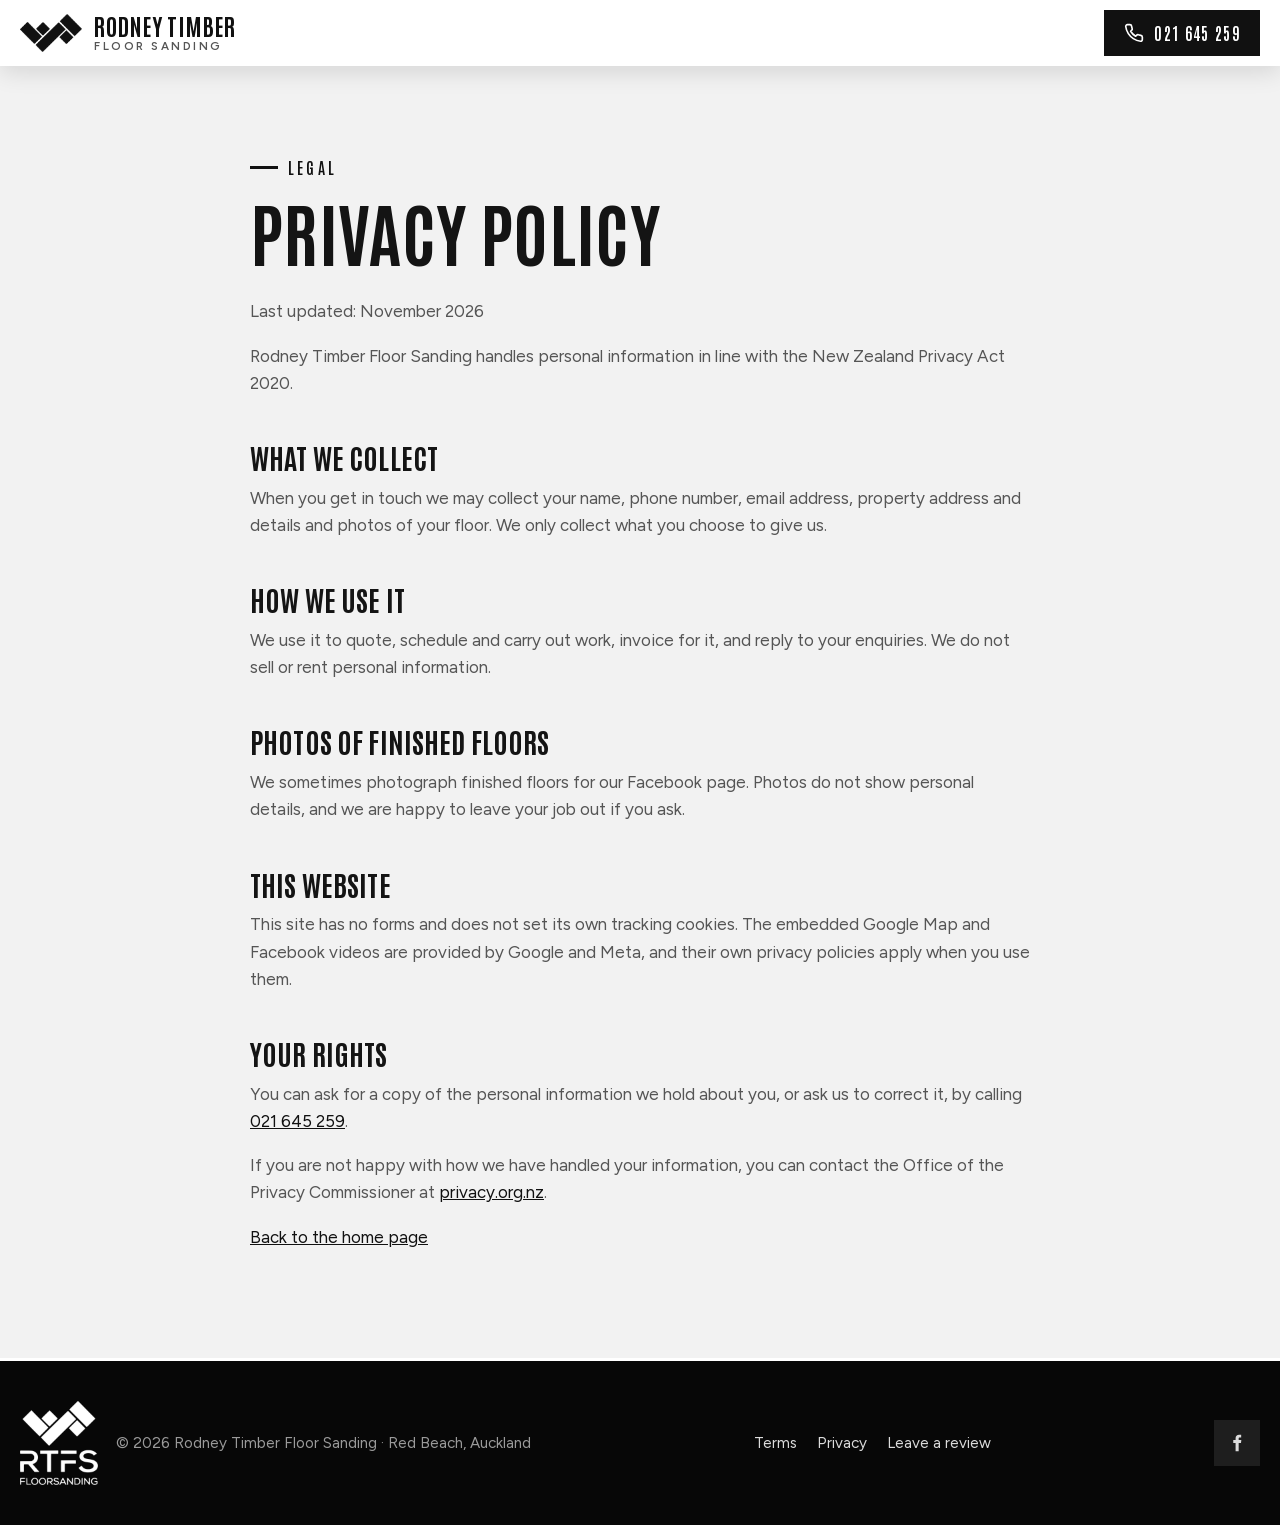
==== commit fddb45f0: "Launch: visible to Google, structured data, faster first load (Nick paid 4 Nov) - Go-live list: noin" ====
--- a/privacy.html
+++ b/privacy.html
@@ -6,24 +6,21 @@
 <meta name="robots" content="noindex">
 <title>Privacy Policy | Rodney Timber Floor Sanding</title>
 <meta name="description" content="Privacy Policy for Rodney Timber Floor Sanding, Red Beach, Auckland.">
-<link rel="icon" href="img/favicon.png" type="image/png">
+<link rel="icon" href="/favicon.ico" sizes="48x48">
+<link rel="icon" href="img/favicon-96.png" type="image/png" sizes="96x96">
+<link rel="icon" href="img/favicon.png" type="image/png" sizes="64x64">
 <link rel="apple-touch-icon" href="img/apple-touch-icon.png">
-<link rel="preconnect" href="https://fonts.googleapis.com">
-<link rel="preconnect" href="https://fonts.gstatic.com" crossorigin>
-<link href="https://fonts.googleapis.com/css2?family=Antonio:wght@500;600;700&family=Figtree:wght@400;500;600;700&display=swap" rel="stylesheet">
 <link rel="stylesheet" href="style.css">
 </head>
 <body>
 <svg width="0" height="0" style="position:absolute" aria-hidden="true">
   <symbol id="i-phone" viewBox="0 0 24 24" fill="none" stroke="currentColor" stroke-width="2" stroke-linecap="round" stroke-linejoin="round"><path d="M22 16.9v3a2 2 0 0 1-2.2 2 19.8 19.8 0 0 1-8.6-3.1 19.5 19.5 0 0 1-6-6A19.8 19.8 0 0 1 2.1 4.2 2 2 0 0 1 4.1 2h3a2 2 0 0 1 2 1.7c.1 1 .4 1.9.7 2.8a2 2 0 0 1-.5 2.1L8 9.9a16 16 0 0 0 6 6l1.3-1.3a2 2 0 0 1 2.1-.4c.9.3 1.8.6 2.8.7a2 2 0 0 1 1.7 2z"/></symbol>
   <symbol id="i-fb" viewBox="0 0 24 24" fill="currentColor"><path d="M14 8.5V6.8c0-.8.2-1.3 1.4-1.3H17V2.2c-.3 0-1.3-.1-2.5-.1-2.5 0-4.2 1.5-4.2 4.3v2.1H7.5V12h2.8v10H14V12h2.8l.4-3.5z"/></symbol>
-  <symbol id="i-ig" viewBox="0 0 24 24" fill="none" stroke="currentColor" stroke-width="2"><rect x="2.5" y="2.5" width="19" height="19" rx="5"/><circle cx="12" cy="12" r="4.2"/><circle cx="17.6" cy="6.4" r="1.1" fill="currentColor" stroke="none"/></symbol>
-  <symbol id="i-tt" viewBox="0 0 24 24" fill="currentColor"><path d="M16.6 2h-3.4v13.4a2.9 2.9 0 1 1-2.9-2.9c.3 0 .6 0 .9.1V9.1a6.3 6.3 0 1 0 5.4 6.3V8.6a8 8 0 0 0 4.6 1.5V6.7a4.7 4.7 0 0 1-4.6-4.7z"/></symbol>
 </svg>
 <header class="nav scrolled" id="nav">
   <div class="wrap">
-    <a href="index.html" class="logo" aria-label="Rodney Timber Floor Sanding home">
-      <img src="img/logo-mark.png" alt="" width="1031" height="636">
+    <a href="/" class="logo" aria-label="Rodney Timber Floor Sanding home">
+      <img src="img/logo-mark-186.png" alt="" width="186" height="115">
       <span>Rodney Timber<small>Floor Sanding</small></span>
     </a>
     <div class="nav-right">
@@ -35,8 +32,8 @@
   <div class="wrap">
     <span class="eyebrow">Legal</span>
     <h1>Privacy Policy</h1>
-    <p>Last updated: October 2026</p>
-    <p>Rodney Timber Floor Sanding handles personal information in line with the New Zealand Privacy Act 2020. This is a placeholder policy for this demo site and will be replaced with the business's own policy before launch.</p>
+    <p>Last updated: November 2026</p>
+    <p>Rodney Timber Floor Sanding handles personal information in line with the New Zealand Privacy Act 2020.</p>
     <h2>What we collect</h2>
     <p>When you get in touch we may collect your name, phone number, email address, property address and details and photos of your floor. We only collect what you choose to give us.</p>
     <h2>How we use it</h2>
@@ -47,13 +44,14 @@
     <p>This site has no forms and does not set its own tracking cookies. The embedded Google Map and Facebook videos are provided by Google and Meta, and their own privacy policies apply when you use them.</p>
     <h2>Your rights</h2>
     <p>You can ask for a copy of the personal information we hold about you, or ask us to correct it, by calling <a href="tel:+6421645259">021 645 259</a>.</p>
-    <p><a href="index.html">Back to the home page</a></p>
+    <p>If you are not happy with how we have handled your information, you can contact the Office of the Privacy Commissioner at <a href="https://www.privacy.org.nz/" target="_blank" rel="noopener">privacy.org.nz</a>.</p>
+    <p><a href="/">Back to the home page</a></p>
   </div>
 </main>
 <footer class="footer">
   <div class="wrap">
     <div class="foot-brand">
-      <img src="img/logo-full-white.png" alt="RTFS Floorsanding logo" width="1105" height="1192" loading="lazy">
+      <img src="img/logo-full-white-234.png" alt="RTFS Floorsanding logo" width="234" height="252" loading="lazy">
       <span>© <span id="year">2026</span> Rodney Timber Floor Sanding · Red Beach, Auckland</span>
     </div>
     <div class="footer-links">
@@ -63,8 +61,6 @@
     </div>
     <div class="socials">
       <a href="https://www.facebook.com/nickRTFS/" target="_blank" rel="noopener" aria-label="Rodney Timber Floor Sanding on Facebook"><svg aria-hidden="true"><use href="#i-fb"/></svg></a>
-      <a href="https://www.instagram.com/explore/search/keyword/?q=Rodney%20Timber%20Floor%20Sanding" target="_blank" rel="noopener" aria-label="Search Instagram for Rodney Timber Floor Sanding"><svg aria-hidden="true"><use href="#i-ig"/></svg></a>
-      <a href="https://www.tiktok.com/search?q=Rodney%20Timber%20Floor%20Sanding" target="_blank" rel="noopener" aria-label="Search TikTok for Rodney Timber Floor Sanding"><svg aria-hidden="true"><use href="#i-tt"/></svg></a>
     </div>
   </div>
 </footer>
--- a/style.css
+++ b/style.css
@@ -1,4 +1,9 @@
 /* Rodney Timber Floor Sanding: image-led, black and white (Nick, 12 Oct 2026: black instead of the browns), Antonio + Figtree */
+/* Fonts served from this site instead of Google Fonts: the same Antonio v22 and Figtree v9 files Google serves. Both are variable fonts under the SIL Open Font License (fonts/OFL-*.txt). */
+@font-face{font-family:'Antonio';font-style:normal;font-weight:500 700;font-display:swap;src:url('fonts/antonio-v22-latin-ext.woff2') format('woff2');unicode-range:U+0100-02BA,U+02BD-02C5,U+02C7-02CC,U+02CE-02D7,U+02DD-02FF,U+0304,U+0308,U+0329,U+1D00-1DBF,U+1E00-1E9F,U+1EF2-1EFF,U+2020,U+20A0-20AB,U+20AD-20C4,U+2113,U+2C60-2C7F,U+A720-A7FF}
+@font-face{font-family:'Antonio';font-style:normal;font-weight:500 700;font-display:swap;src:url('fonts/antonio-v22-latin.woff2') format('woff2');unicode-range:U+0000-00FF,U+0131,U+0152-0153,U+02BB-02BC,U+02C6,U+02DA,U+02DC,U+0304,U+0308,U+0329,U+2000-206F,U+20AC,U+2122,U+2191,U+2193,U+2212,U+2215,U+FEFF,U+FFFD}
+@font-face{font-family:'Figtree';font-style:normal;font-weight:400 700;font-display:swap;src:url('fonts/figtree-v9-latin-ext.woff2') format('woff2');unicode-range:U+0100-02BA,U+02BD-02C5,U+02C7-02CC,U+02CE-02D7,U+02DD-02FF,U+0304,U+0308,U+0329,U+1D00-1DBF,U+1E00-1E9F,U+1EF2-1EFF,U+2020,U+20A0-20AB,U+20AD-20C4,U+2113,U+2C60-2C7F,U+A720-A7FF}
+@font-face{font-family:'Figtree';font-style:normal;font-weight:400 700;font-display:swap;src:url('fonts/figtree-v9-latin.woff2') format('woff2');unicode-range:U+0000-00FF,U+0131,U+0152-0153,U+02BB-02BC,U+02C6,U+02DA,U+02DC,U+0304,U+0308,U+0329,U+2000-206F,U+20AC,U+2122,U+2191,U+2193,U+2212,U+2215,U+FEFF,U+FFFD}
 :root{
   --accent:#ffffff;        /* white, the one accent on black */
   --accent-ink:#111111;    /* accent for text on light bands */
@@ -170,7 +175,8 @@
 
 /* ---------- STATS BAND ---------- */
 .parallax{padding:0;height:520px;overflow:hidden;display:flex;align-items:center;color:#fff}
-.parallax .bg{position:absolute;left:0;right:0;top:-20%;height:140%;background:var(--char-3) url('img/band-1920.webp') center/cover no-repeat;filter:saturate(.8) contrast(1.06);will-change:transform}
+.parallax .bg{position:absolute;left:0;right:0;top:-20%;height:140%;background:var(--char-3);filter:saturate(.8) contrast(1.06);will-change:transform}
+.parallax .bg img{width:100%;height:100%;object-fit:cover}
 .parallax::after{content:"";position:absolute;inset:0;background:rgba(11,11,11,.64)}
 .parallax .wrap{position:relative;z-index:2;width:100%}
 .stats{display:grid;grid-template-columns:repeat(3,1fr);gap:30px}
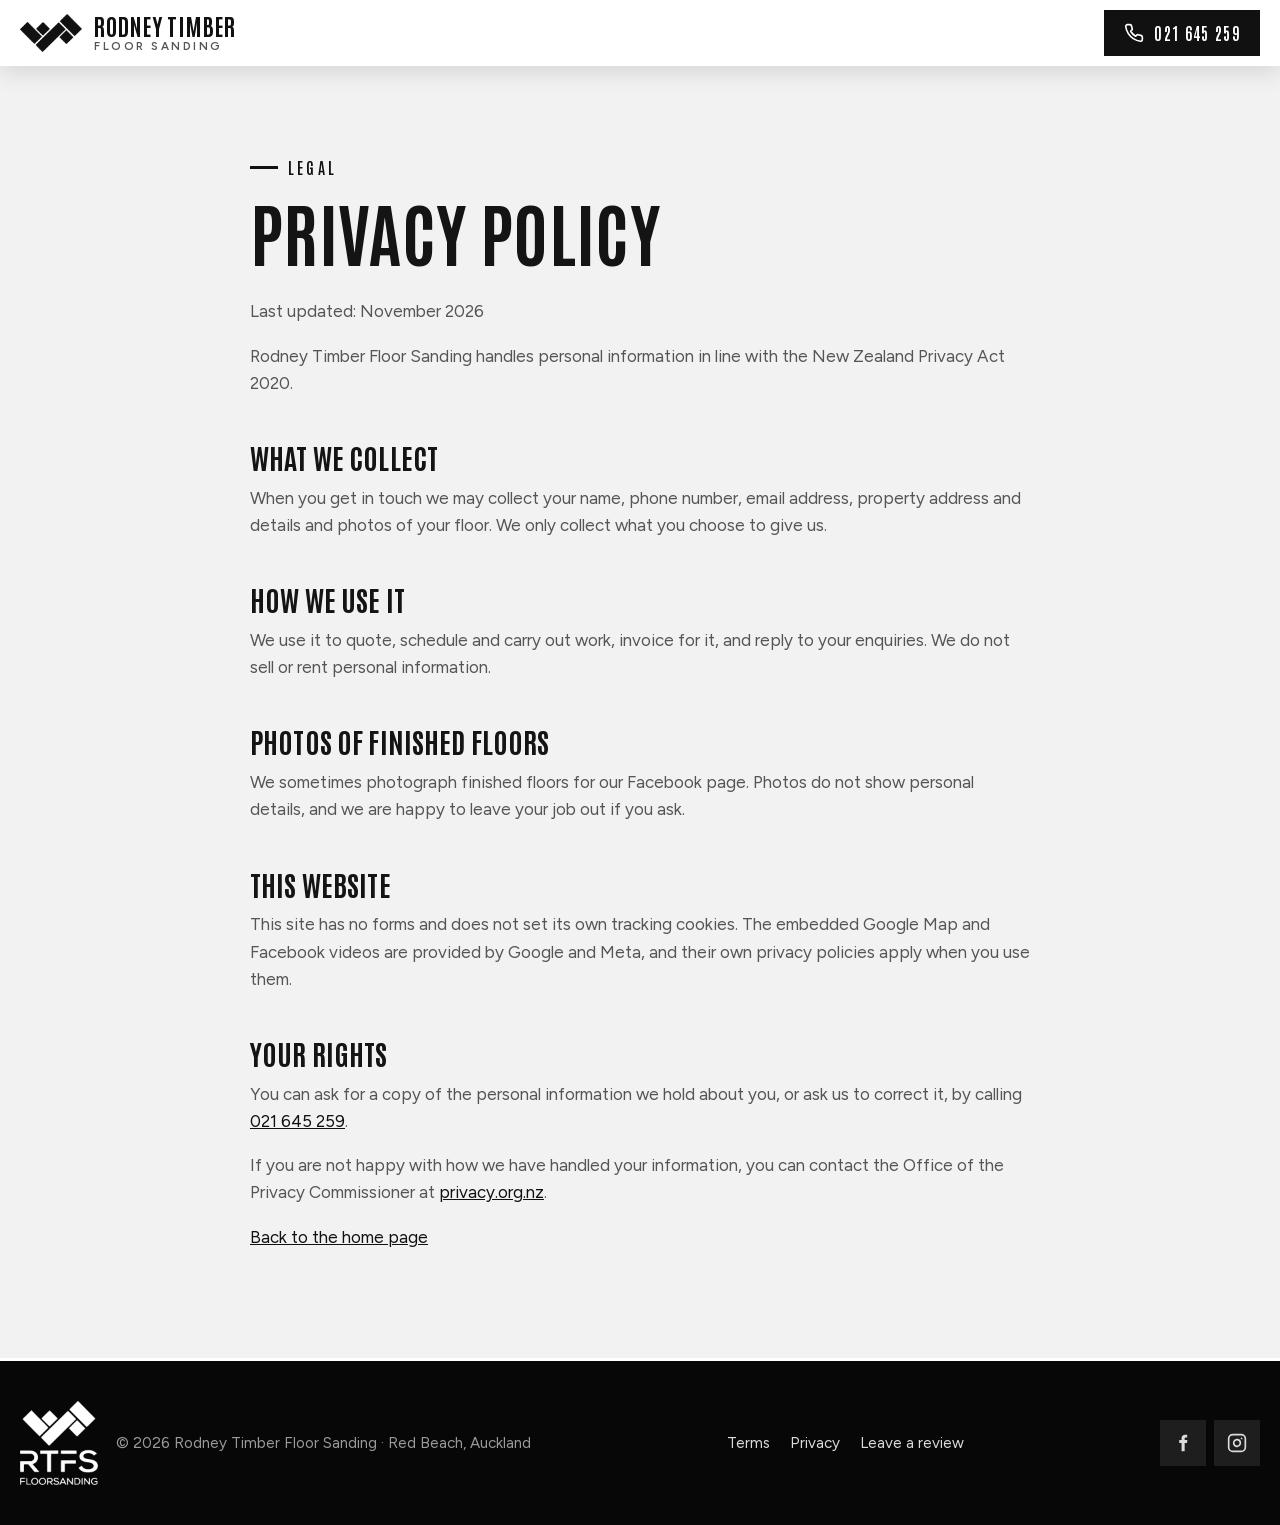
==== commit 6764f07c: "Add Instagram link next to Facebook (Nick, 4 Nov) - Instagram icon linking to instagram.com/rodneyti" ====
--- a/privacy.html
+++ b/privacy.html
@@ -16,6 +16,7 @@
 <svg width="0" height="0" style="position:absolute" aria-hidden="true">
   <symbol id="i-phone" viewBox="0 0 24 24" fill="none" stroke="currentColor" stroke-width="2" stroke-linecap="round" stroke-linejoin="round"><path d="M22 16.9v3a2 2 0 0 1-2.2 2 19.8 19.8 0 0 1-8.6-3.1 19.5 19.5 0 0 1-6-6A19.8 19.8 0 0 1 2.1 4.2 2 2 0 0 1 4.1 2h3a2 2 0 0 1 2 1.7c.1 1 .4 1.9.7 2.8a2 2 0 0 1-.5 2.1L8 9.9a16 16 0 0 0 6 6l1.3-1.3a2 2 0 0 1 2.1-.4c.9.3 1.8.6 2.8.7a2 2 0 0 1 1.7 2z"/></symbol>
   <symbol id="i-fb" viewBox="0 0 24 24" fill="currentColor"><path d="M14 8.5V6.8c0-.8.2-1.3 1.4-1.3H17V2.2c-.3 0-1.3-.1-2.5-.1-2.5 0-4.2 1.5-4.2 4.3v2.1H7.5V12h2.8v10H14V12h2.8l.4-3.5z"/></symbol>
+  <symbol id="i-ig" viewBox="0 0 24 24" fill="none" stroke="currentColor" stroke-width="2" stroke-linecap="round" stroke-linejoin="round"><rect x="2" y="2" width="20" height="20" rx="5" ry="5"/><path d="M16 11.37A4 4 0 1 1 12.63 8 4 4 0 0 1 16 11.37z"/><path d="M17.5 6.5h.01"/></symbol>
 </svg>
 <header class="nav scrolled" id="nav">
   <div class="wrap">
@@ -61,6 +62,7 @@
     </div>
     <div class="socials">
       <a href="https://www.facebook.com/nickRTFS/" target="_blank" rel="noopener" aria-label="Rodney Timber Floor Sanding on Facebook"><svg aria-hidden="true"><use href="#i-fb"/></svg></a>
+      <a href="https://www.instagram.com/rodneytimberfloorsanding" target="_blank" rel="noopener" aria-label="Rodney Timber Floor Sanding on Instagram"><svg aria-hidden="true"><use href="#i-ig"/></svg></a>
     </div>
   </div>
 </footer>
